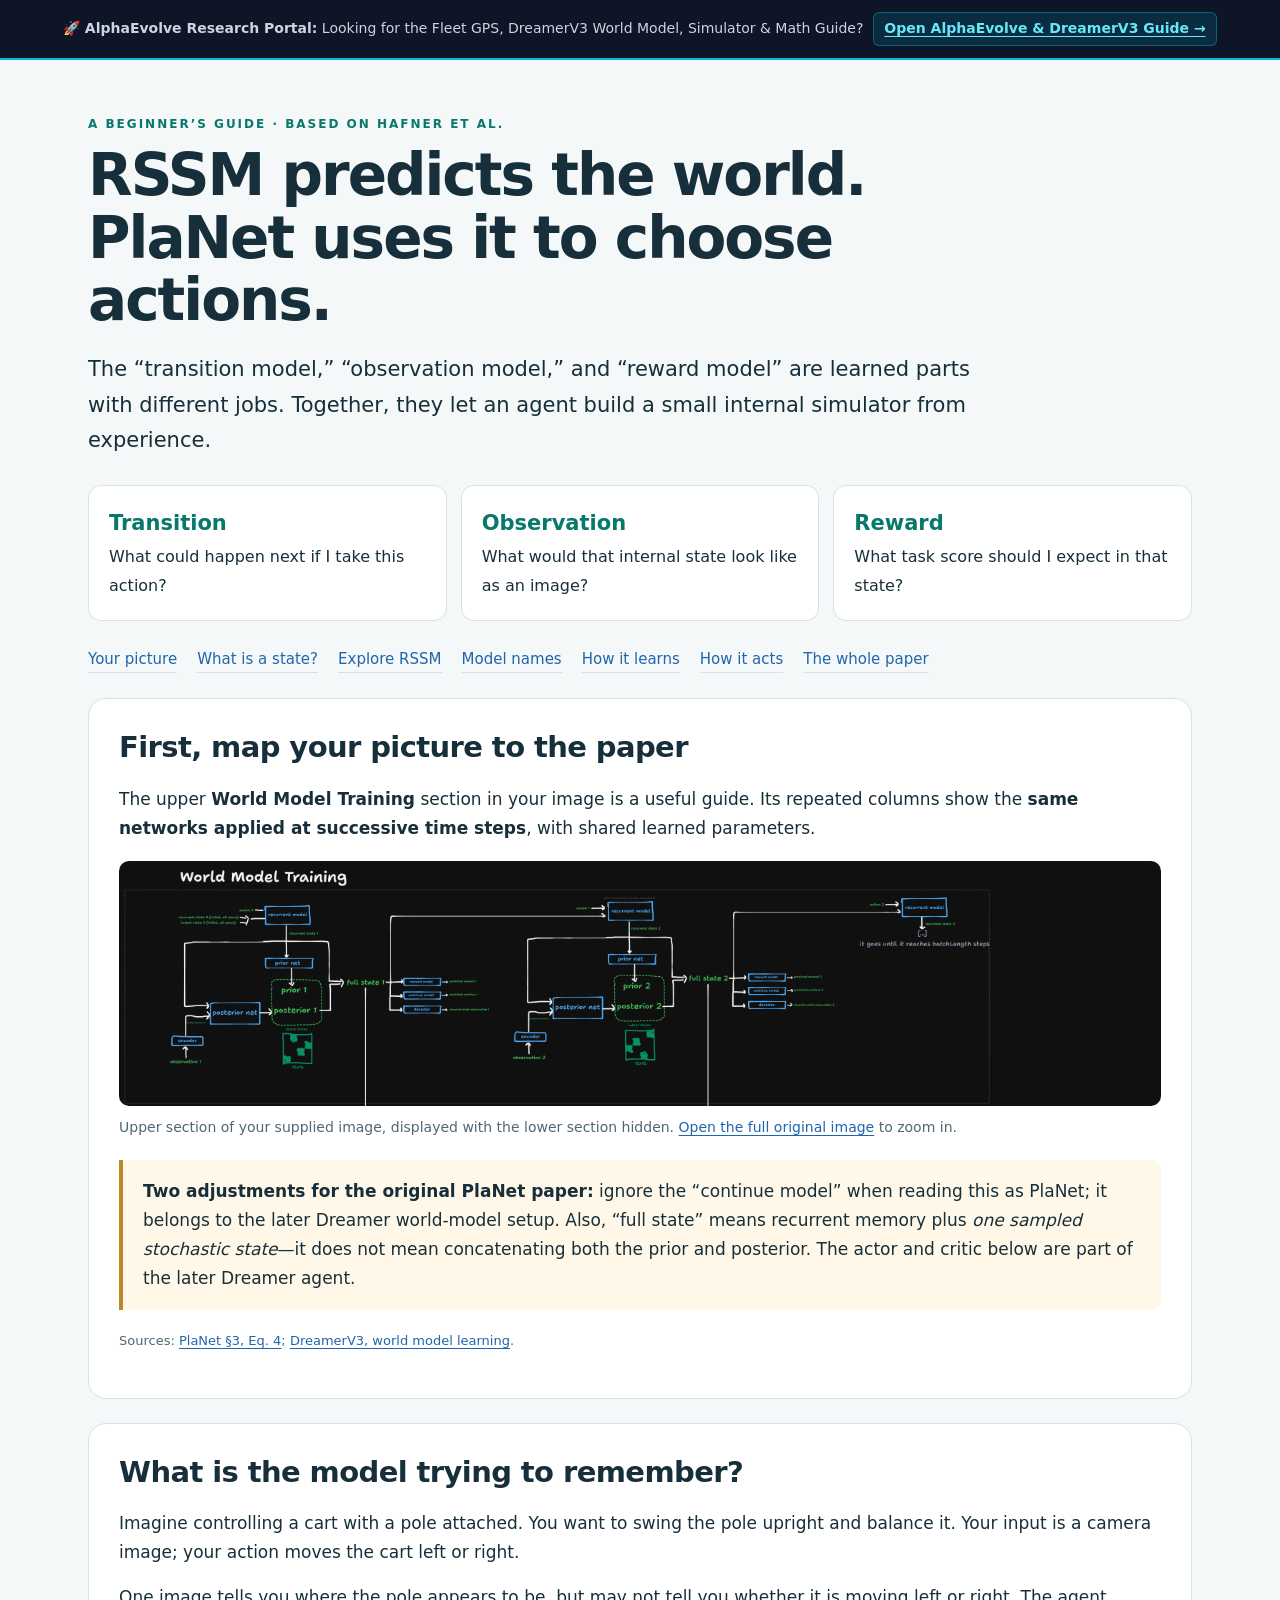
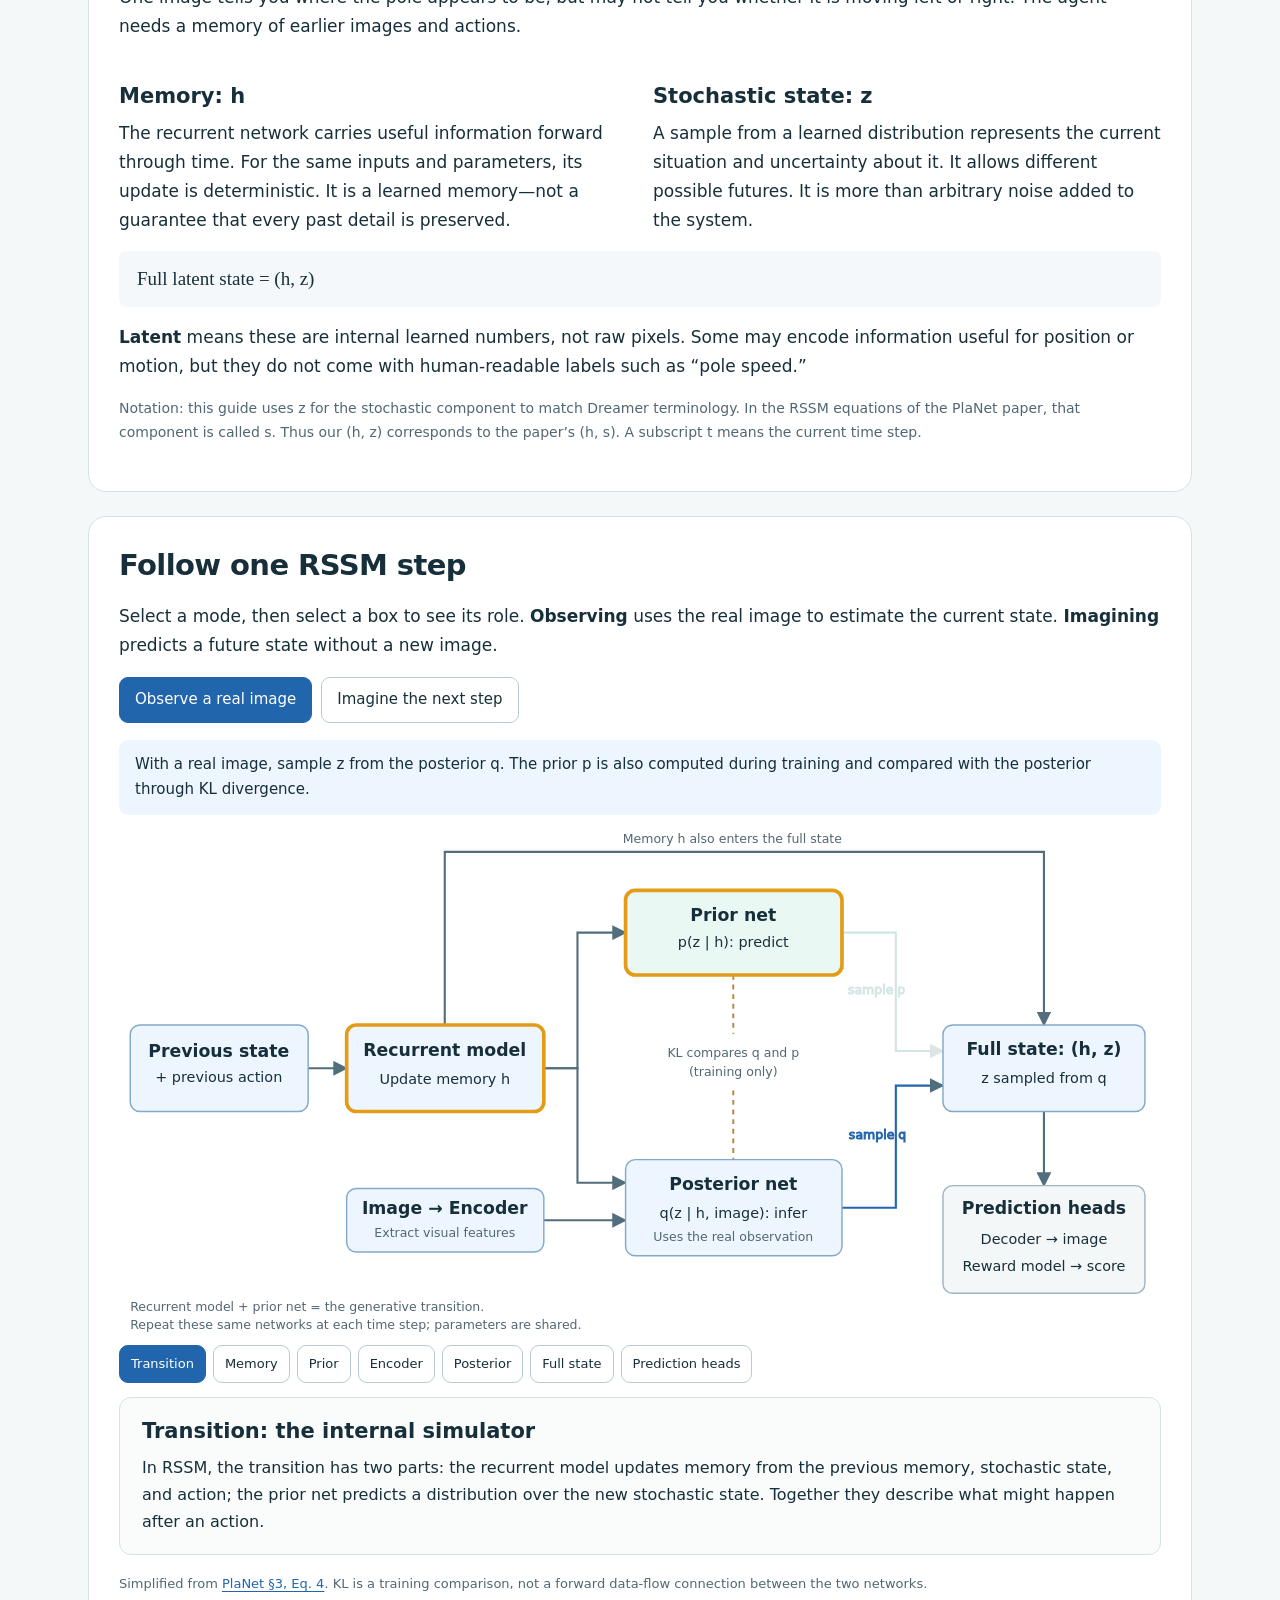
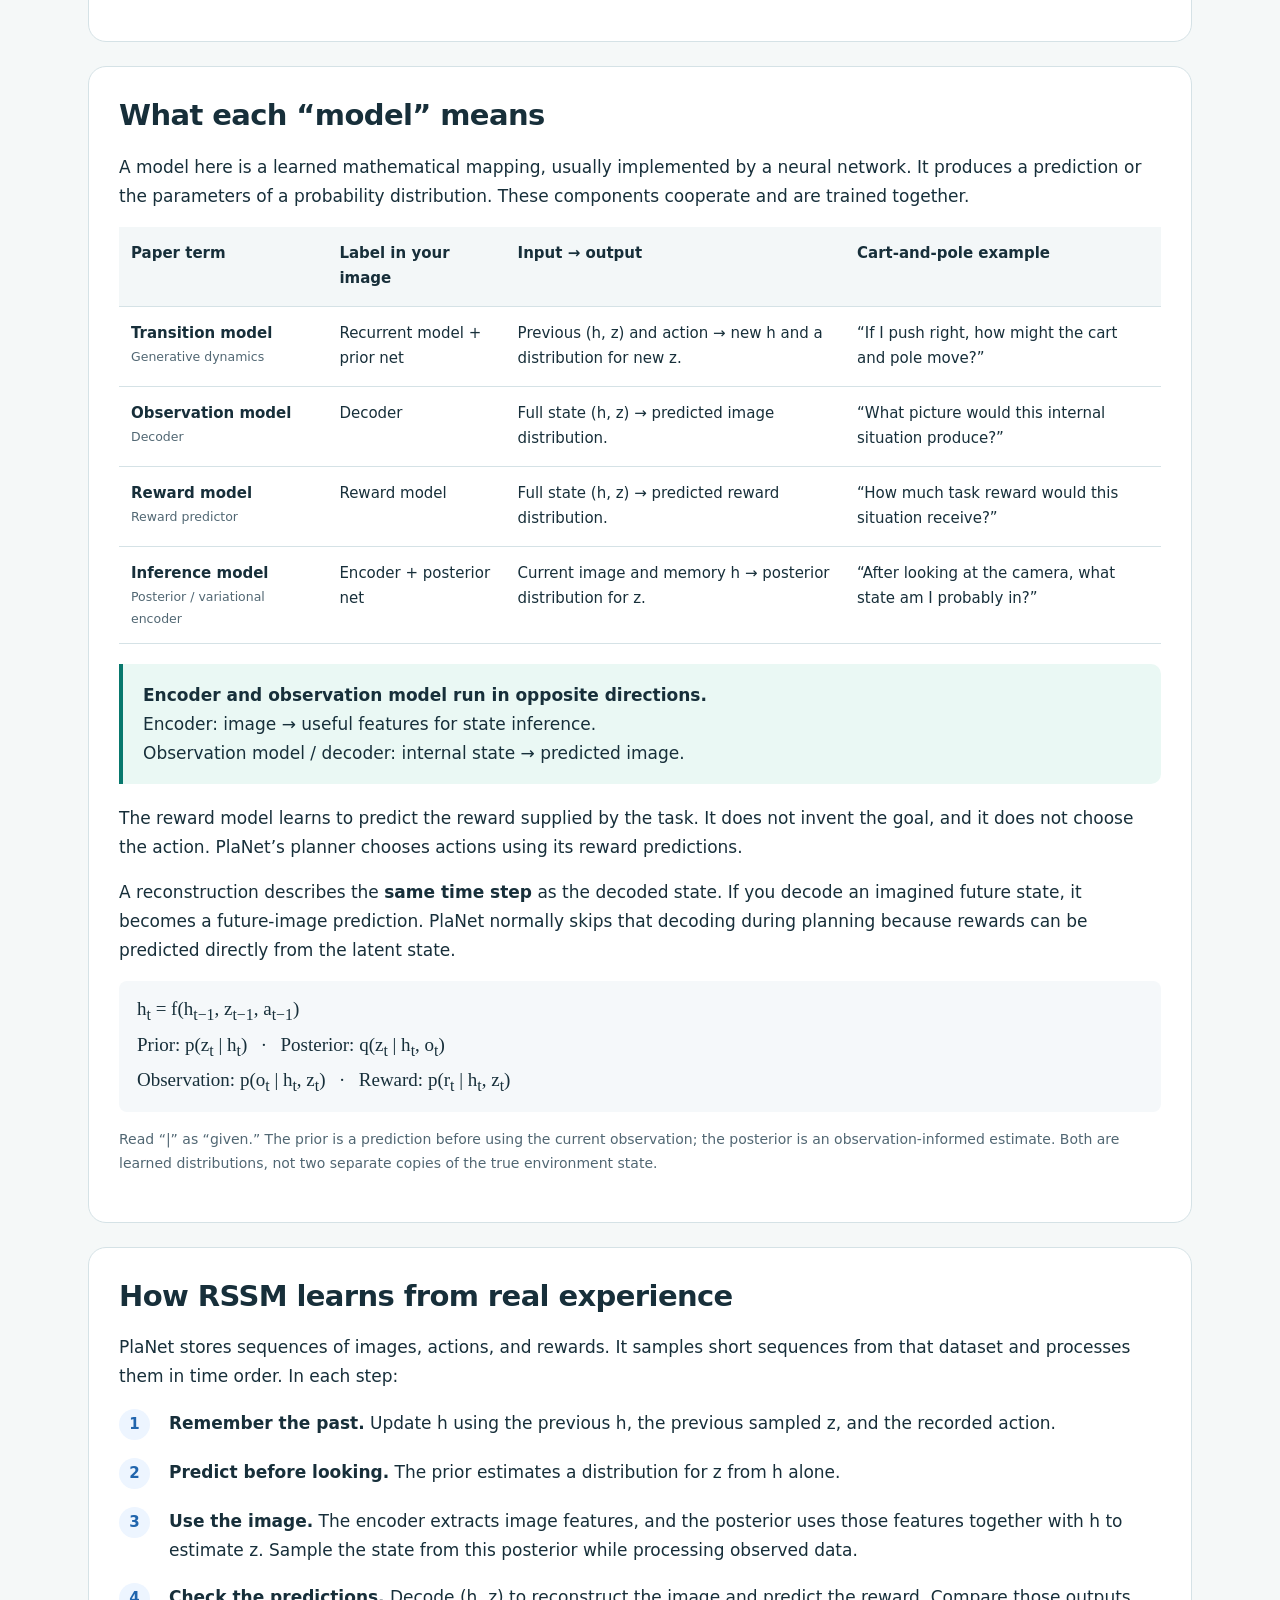
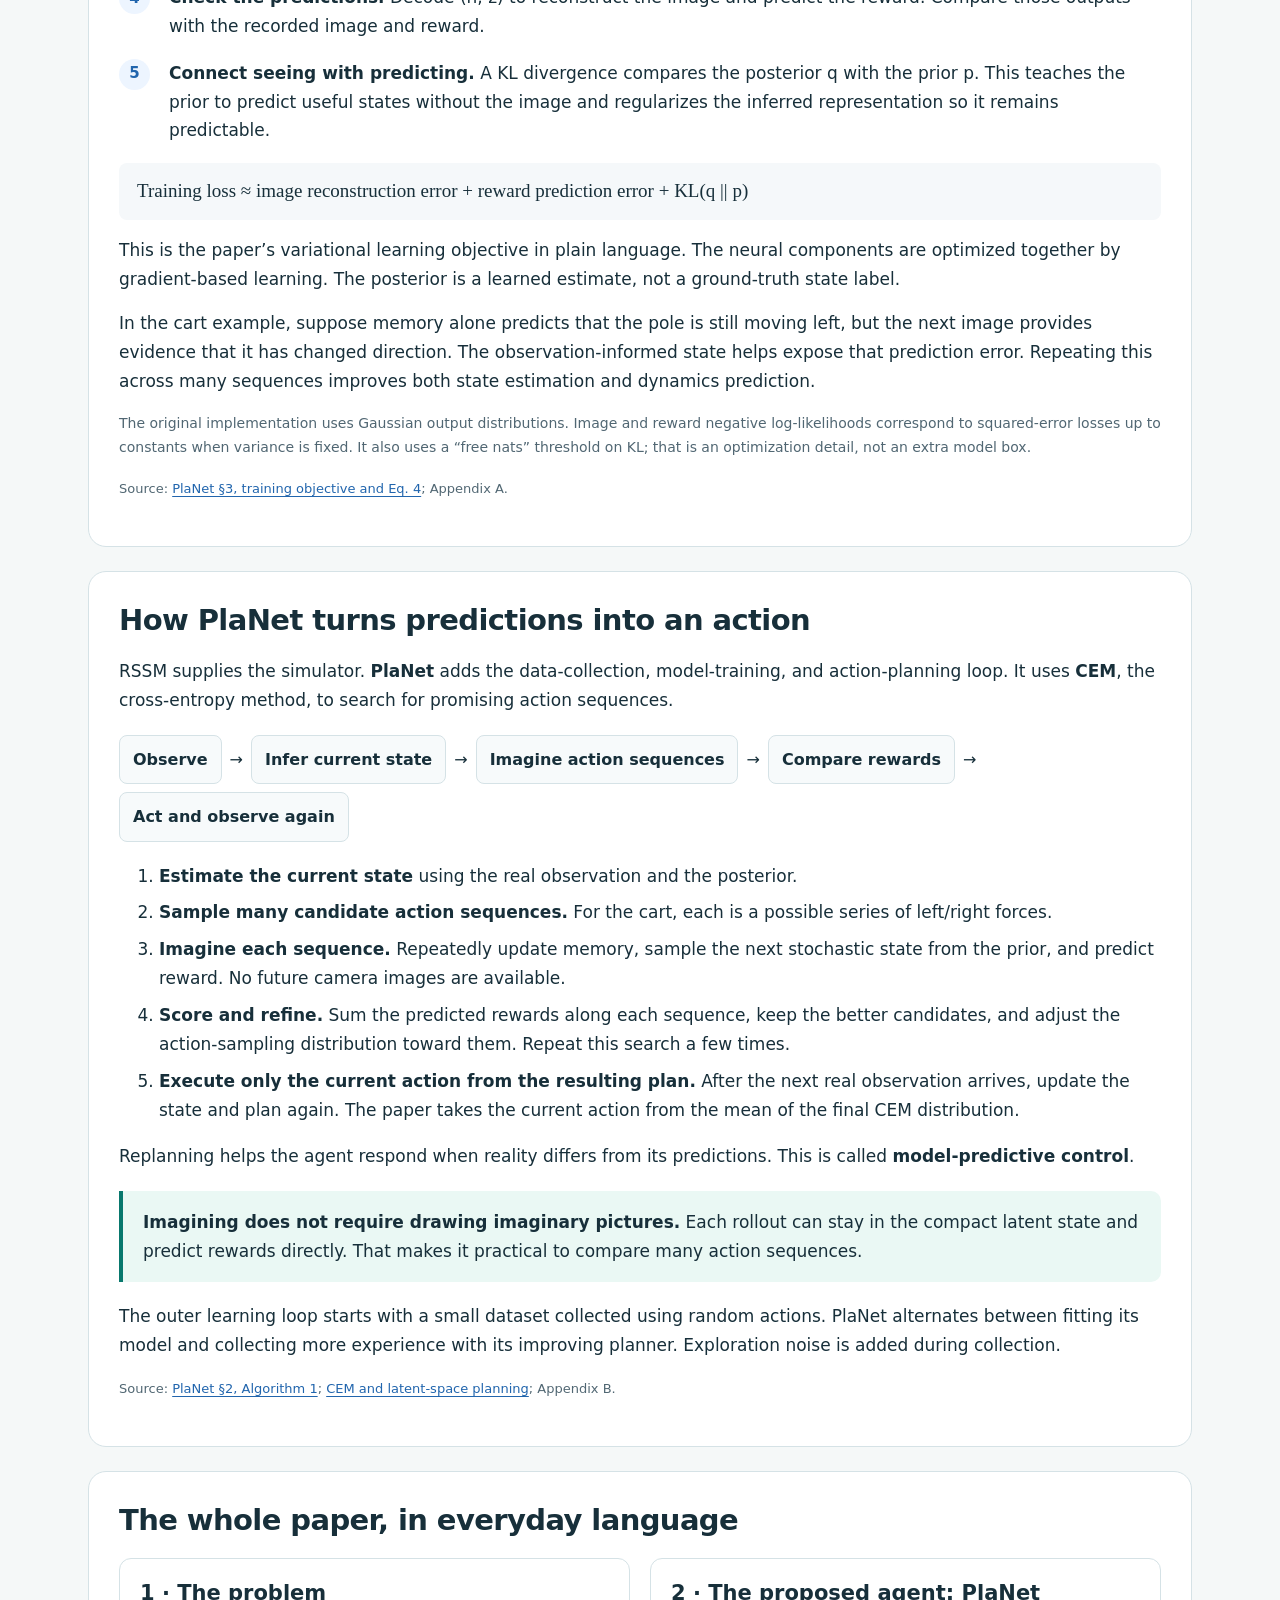
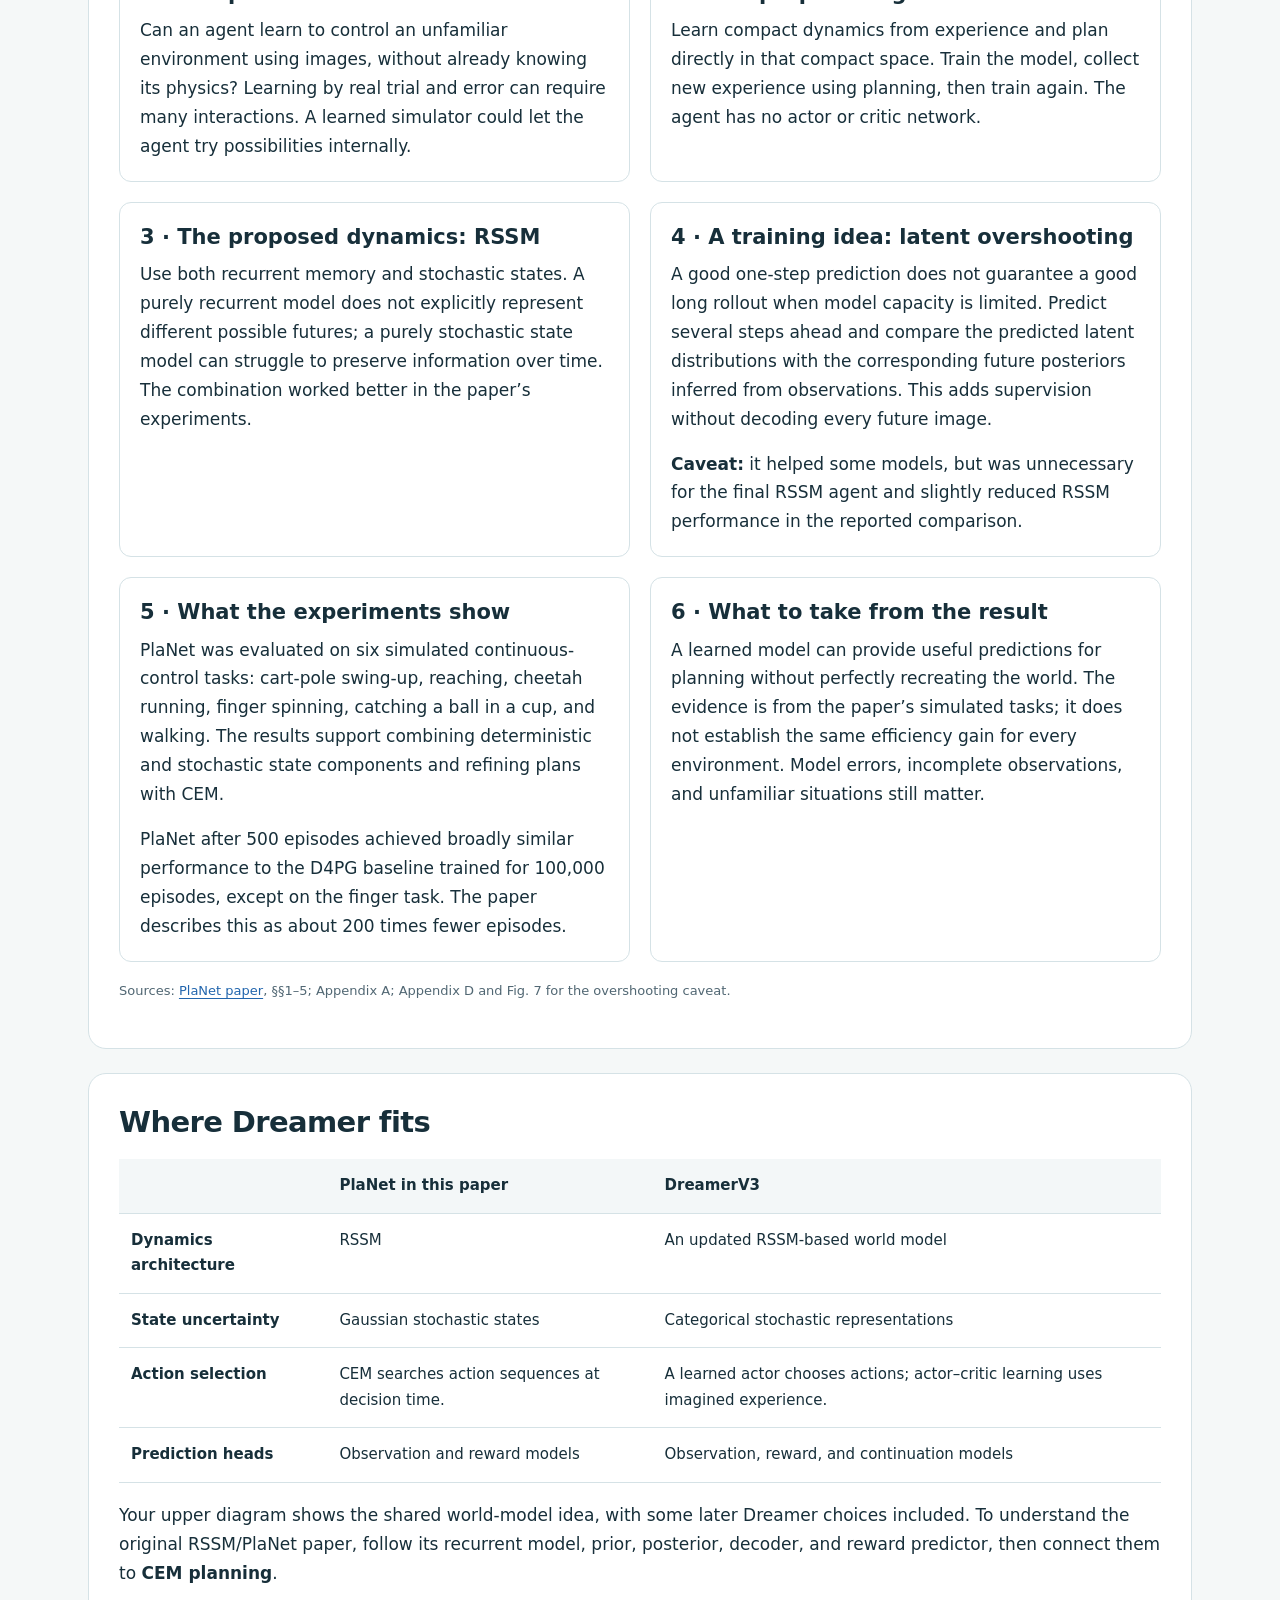
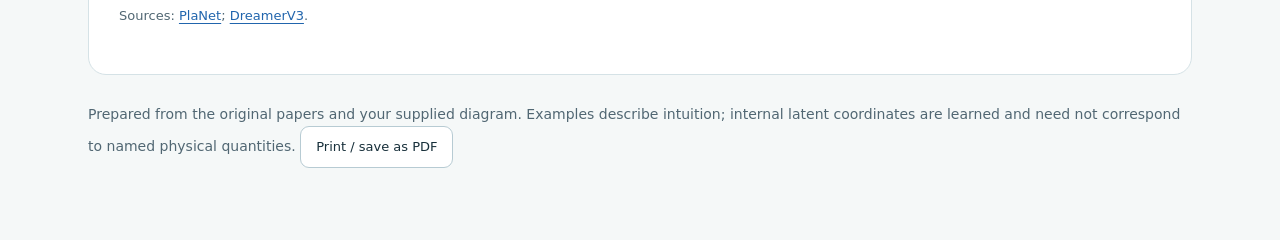
==== planet.html @ 761a4e71 "Deploy AlphaEvolve & DreamerV3 interactive research portal with math typesetting and PlaNet guide" ====
<!doctype html>
<html lang="en">
<head>
<meta charset="utf-8">
<meta name="viewport" content="width=device-width,initial-scale=1">
<title>RSSM and PlaNet — an illustrated explanation</title>
<style>
:root{--ink:#172f3a;--muted:#516773;--blue:#2165ad;--bluewash:#edf5ff;--green:#08786d;--greenwash:#eaf8f4;--gold:#98680d;--line:#d5e2e6;--paper:#fff;--bg:#f5f8f8}
*{box-sizing:border-box}body{margin:0;background:var(--bg);color:var(--ink);font:17px/1.7 system-ui,-apple-system,"Segoe UI",sans-serif}main{max-width:1160px;margin:auto;padding:54px 28px 72px}h1{font-size:clamp(34px,5vw,58px);line-height:1.08;letter-spacing:-2px;max-width:920px;margin:10px 0 20px}h2{font-size:29px;line-height:1.3;letter-spacing:-.6px;margin:0 0 18px}h3{font-size:21px;line-height:1.4;margin:25px 0 8px}p{margin:0 0 16px}a{color:var(--blue);text-underline-offset:3px}strong{font-weight:700}.eyebrow{text-transform:uppercase;letter-spacing:2px;font-size:12px;font-weight:750;color:var(--green)}.intro{font-size:21px;max-width:930px}.lead{font-size:19px}.small,figcaption{font-size:14px;color:var(--muted)}.section{background:var(--paper);border:1px solid var(--line);border-radius:18px;padding:30px;margin:24px 0}.summary{display:grid;grid-template-columns:repeat(3,1fr);gap:14px;margin:26px 0}.summary div{padding:20px;border-radius:13px;background:var(--paper);border:1px solid var(--line)}.summary b{display:block;color:var(--green);font-size:21px}.summary span{font-size:16px}.nav{display:flex;flex-wrap:wrap;gap:10px 20px;font-size:15px;margin:25px 0}.nav a{text-decoration:none;border-bottom:1px solid var(--line)}.callout{background:var(--greenwash);border-left:4px solid var(--green);padding:17px 20px;border-radius:0 10px 10px 0;margin:20px 0}.note{background:#fff8e8;border-left-color:#bb8823}.source{font-size:13px;color:var(--muted);margin-top:18px}.table-wrap{overflow-x:auto}table{width:100%;border-collapse:collapse;font-size:15px}th,td{text-align:left;vertical-align:top;padding:14px 12px;border-bottom:1px solid var(--line)}th{background:#f3f7f8}td:first-child{font-weight:650;width:20%}td small{font-weight:400;display:block;color:var(--muted)}.formula{font-family:"Cambria Math","Segoe UI",serif;background:#f5f8fa;border-radius:8px;padding:12px 18px;overflow:auto;font-size:19px}.cols{display:grid;grid-template-columns:1fr 1fr;gap:26px}.step{display:grid;grid-template-columns:38px 1fr;gap:12px;margin:18px 0}.step-number{height:31px;width:31px;border-radius:50%;background:var(--bluewash);color:var(--blue);display:grid;place-items:center;font-weight:750;font-size:15px}.step p{margin:0}.crop{aspect-ratio:4.24;overflow:hidden;background:#111;border-radius:10px}.crop img{width:100%;height:auto;display:block}.reference-zoom{overflow-x:auto}.reference-zoom .crop{min-width:780px}figure{margin:18px 0}figcaption{margin-top:10px}.toolbar{display:flex;flex-wrap:wrap;align-items:center;gap:9px;margin:17px 0}button{font:inherit;cursor:pointer;border:1px solid #b7cbd3;border-radius:9px;padding:9px 15px;background:white;color:var(--ink);font-size:15px}button:hover{background:#f0f6f9}button[aria-pressed="true"]{background:var(--blue);border-color:var(--blue);color:white}button:focus-visible,svg [role=button]:focus-visible,a:focus-visible{outline:3px solid #e9a51c;outline-offset:4px}#mode-note{padding:12px 16px;background:var(--bluewash);border-radius:9px;font-size:15px;min-height:70px}.diagram-scroll{overflow-x:auto;margin:8px -8px}.diagram-scroll svg{min-width:780px;width:100%;height:auto;display:block}svg text{font-family:system-ui,"Segoe UI",sans-serif;fill:var(--ink)}svg .title{font-size:18px;font-weight:700}svg .detail{font-size:15px}svg .tiny{font-size:13px;fill:var(--muted)}svg rect.node{fill:var(--bluewash);stroke:#82a9c9;stroke-width:1.5}svg .prior rect{fill:var(--greenwash);stroke:#6fac9c}svg .head rect{fill:#f4f7f8;stroke:#9db6bf}svg .edge{fill:none;stroke:#526d7b;stroke-width:2.2}svg .sample-prior{stroke:var(--green)}svg .sample-posterior{stroke:var(--blue)}svg .kl{stroke:#b48738;stroke-width:2;stroke-dasharray:5 5;fill:none}svg .selected rect{stroke:#e29c17;stroke-width:3.8}svg [role=button]{cursor:pointer}svg [role=button]:hover rect{stroke-width:3}svg .sample-prior{opacity:.18}#rssm-diagram.imagining .observe-only{opacity:.16}#rssm-diagram.imagining .sample-prior{opacity:1}#rssm-diagram.imagining .sample-posterior{opacity:.13}#rssm-diagram.imagining .decoder-line{opacity:.2}.module-buttons{display:flex;flex-wrap:wrap;gap:7px}.module-buttons button{font-size:13px;padding:7px 11px}.explanation{border:1px solid var(--line);border-radius:12px;background:#fafcfc;padding:19px 22px;margin-top:14px;min-height:155px}.explanation h3{margin:0 0 7px}.explanation p{margin:0;font-size:16px}.paper-grid{display:grid;grid-template-columns:1fr 1fr;gap:20px}.paper-grid article{padding:20px;border:1px solid var(--line);border-radius:12px}.paper-grid h3{margin-top:0}.paper-grid p:last-child{margin-bottom:0}li{margin-bottom:8px}.plain-flow{display:flex;flex-wrap:wrap;gap:8px;align-items:center;font-size:16px;margin:20px 0}.plain-flow b{border:1px solid var(--line);border-radius:8px;padding:10px 13px;background:#f7fafb}.print-button{font-size:13px}.footer{color:var(--muted);font-size:14px;margin-top:28px}
@media(max-width:750px){main{padding:30px 15px}.section{padding:21px 17px;border-radius:13px}.summary,.cols,.paper-grid{grid-template-columns:1fr}.summary{gap:9px}.summary div{padding:14px 17px}h2{font-size:25px}.intro{font-size:19px}.reference-zoom .crop{min-width:900px}th,td{padding:10px 8px}body{font-size:16px}}
@media print{body{background:white;font-size:11pt}main{max-width:none;padding:0}.toolbar,.module-buttons,.nav,.print-button{display:none}.section{break-inside:avoid;border-radius:0;padding:14px;margin:14px 0}.diagram-scroll svg{min-width:0}.explanation{min-height:0}.crop{min-width:0!important}.summary{grid-template-columns:repeat(3,1fr)}h1{font-size:34pt}.source a{color:inherit}}
</style>
</head>
<body>
<div style="background: #0e1526; color: #cbd5e1; padding: 12px 20px; font-size: 14px; text-align: center; border-bottom: 2px solid #06b6d4; display: flex; align-items: center; justify-content: center; gap: 10px; flex-wrap: wrap;">
  <span>🚀 <strong>AlphaEvolve Research Portal:</strong> Looking for the Fleet GPS, DreamerV3 World Model, Simulator & Math Guide?</span>
  <a href="index.html" style="color: #67e8f9; font-weight: 700; text-decoration: underline; background: rgba(6, 182, 212, 0.15); padding: 4px 10px; border-radius: 6px; border: 1px solid rgba(6, 182, 212, 0.4);">Open AlphaEvolve &amp; DreamerV3 Guide &rarr;</a>
</div>
<main>
<header>
<div class="eyebrow">A beginner’s guide · based on Hafner et al.</div>
<h1>RSSM predicts the world.<br>PlaNet uses it to choose actions.</h1>
<p class="intro">The “transition model,” “observation model,” and “reward model” are learned parts with different jobs. Together, they let an agent build a small internal simulator from experience.</p>
<div class="summary">
<div><b>Transition</b><span>What could happen next if I take this action?</span></div>
<div><b>Observation</b><span>What would that internal state look like as an image?</span></div>
<div><b>Reward</b><span>What task score should I expect in that state?</span></div>
</div>
<nav class="nav" aria-label="Guide contents">
<a href="#picture">Your picture</a><a href="#state">What is a state?</a><a href="#diagram">Explore RSSM</a><a href="#terms">Model names</a><a href="#learning">How it learns</a><a href="#planning">How it acts</a><a href="#paper">The whole paper</a>
</nav>
</header>

<section class="section" id="picture">
<h2>First, map your picture to the paper</h2>
<p>The upper <strong>World Model Training</strong> section in your image is a useful guide. Its repeated columns show the <strong>same networks applied at successive time steps</strong>, with shared learned parameters.</p>
<figure>
<div class="reference-zoom"><div class="crop"><img src="natural-dreamer-reference.png" alt="The upper world-model section of the user's Dreamer training diagram. It shows a recurrent model, prior net, posterior net, encoder, reward model, continuation model, and decoder repeated over time."></div></div>
<figcaption>Upper section of your supplied image, displayed with the lower section hidden. <a href="natural-dreamer-reference.png">Open the full original image</a> to zoom in.</figcaption>
</figure>
<div class="callout note"><strong>Two adjustments for the original PlaNet paper:</strong> ignore the “continue model” when reading this as PlaNet; it belongs to the later Dreamer world-model setup. Also, “full state” means recurrent memory plus <em>one sampled stochastic state</em>—it does not mean concatenating both the prior and posterior. The actor and critic below are part of the later Dreamer agent.</div>
<p class="source">Sources: <a href="https://arxiv.org/pdf/1811.04551#page=4">PlaNet §3, Eq. 4</a>; <a href="https://arxiv.org/html/2301.04104v2">DreamerV3, world model learning</a>.</p>
</section>

<section class="section" id="state">
<h2>What is the model trying to remember?</h2>
<p>Imagine controlling a cart with a pole attached. You want to swing the pole upright and balance it. Your input is a camera image; your action moves the cart left or right.</p>
<p>One image tells you where the pole appears to be, but may not tell you whether it is moving left or right. The agent needs a memory of earlier images and actions.</p>
<div class="cols">
<div><h3>Memory: h</h3><p>The recurrent network carries useful information forward through time. For the same inputs and parameters, its update is deterministic. It is a learned memory—not a guarantee that every past detail is preserved.</p></div>
<div><h3>Stochastic state: z</h3><p>A sample from a learned distribution represents the current situation and uncertainty about it. It allows different possible futures. It is more than arbitrary noise added to the system.</p></div>
</div>
<p class="formula">Full latent state = (h, z)</p>
<p><strong>Latent</strong> means these are internal learned numbers, not raw pixels. Some may encode information useful for position or motion, but they do not come with human-readable labels such as “pole speed.”</p>
<p class="small">Notation: this guide uses z for the stochastic component to match Dreamer terminology. In the RSSM equations of the PlaNet paper, that component is called s. Thus our (h, z) corresponds to the paper’s (h, s). A subscript t means the current time step.</p>
</section>

<section class="section" id="diagram">
<h2>Follow one RSSM step</h2>
<p>Select a mode, then select a box to see its role. <strong>Observing</strong> uses the real image to estimate the current state. <strong>Imagining</strong> predicts a future state without a new image.</p>
<div class="toolbar" aria-label="RSSM mode">
<button type="button" id="observe-button" aria-pressed="true">Observe a real image</button>
<button type="button" id="imagine-button" aria-pressed="false">Imagine the next step</button>
</div>
<div id="mode-note" role="status" aria-live="polite">With a real image, sample z from the posterior q. The prior p is also computed during training and compared with the posterior through KL divergence.</div>
<div class="diagram-scroll">
<svg id="rssm-diagram" viewBox="0 0 1100 535" aria-label="Interactive RSSM diagram showing memory, prior, posterior, observation encoding, full latent state, and prediction heads.">
<defs><marker id="arrow" viewBox="0 0 10 10" refX="9" refY="5" markerWidth="7" markerHeight="7" orient="auto-start-reverse"><path d="M0 0 L10 5 L0 10z" fill="#526d7b"/></marker></defs>
<path class="edge" d="M205 255 H245" marker-end="url(#arrow)"/>
<path class="edge" d="M450 255 H485 V114 H535" marker-end="url(#arrow)"/>
<path class="edge observe-only" d="M450 255 H485 V374 H535" marker-end="url(#arrow)"/>
<path class="edge observe-only" d="M450 413 H535" marker-end="url(#arrow)"/>
<path class="edge" d="M347 210 V30 H970 V210" marker-end="url(#arrow)"/>
<text x="646" y="21" text-anchor="middle" class="tiny">Memory h also enters the full state</text>
<path class="edge sample-prior" d="M760 114 H816 V237 H865" marker-end="url(#arrow)"/>
<path class="edge sample-posterior" d="M760 400 H816 V273 H865" marker-end="url(#arrow)"/>
<text x="796" y="178" class="tiny sample-prior" text-anchor="middle">sample p</text>
<text x="797" y="329" class="tiny sample-posterior" text-anchor="middle">sample q</text>
<path class="kl observe-only" d="M647 158 V219 M647 278 V350"/>
<text x="647" y="243" class="tiny observe-only" text-anchor="middle">KL compares q and p</text>
<text x="647" y="263" class="tiny observe-only" text-anchor="middle">(training only)</text>
<path class="edge" d="M970 300 V377" marker-end="url(#arrow)"/>

<g data-module="transition" role="button" tabindex="0" aria-label="Previous state and action, input to the transition model">
<rect class="node" x="20" y="210" width="185" height="90" rx="10"/>
<text x="112" y="243" class="title" text-anchor="middle">Previous state</text>
<text x="112" y="269" class="detail" text-anchor="middle">+ previous action</text></g>

<g data-module="memory" role="button" tabindex="0" aria-label="Recurrent model updates deterministic memory">
<rect class="node" x="245" y="210" width="205" height="90" rx="10"/>
<text x="347" y="242" class="title" text-anchor="middle">Recurrent model</text>
<text x="347" y="271" class="detail" text-anchor="middle">Update memory h</text></g>

<g class="prior" data-module="prior" role="button" tabindex="0" aria-label="Prior predicts stochastic state without a new image">
<rect class="node" x="535" y="70" width="225" height="88" rx="10"/>
<text x="647" y="102" class="title" text-anchor="middle">Prior net</text>
<text x="647" y="129" class="detail" text-anchor="middle">p(z | h): predict</text></g>

<g class="observe-only" data-module="posterior" role="button" tabindex="0" aria-label="Posterior estimates the stochastic state from memory and current image">
<rect class="node" x="535" y="350" width="225" height="100" rx="10"/>
<text x="647" y="382" class="title" text-anchor="middle">Posterior net</text>
<text x="647" y="411" class="detail" text-anchor="middle">q(z | h, image): infer</text>
<text x="647" y="435" class="tiny" text-anchor="middle">Uses the real observation</text></g>

<g class="observe-only" data-module="encoder" role="button" tabindex="0" aria-label="Encoder extracts features from the real image">
<rect class="node" x="245" y="380" width="205" height="66" rx="10"/>
<text x="347" y="407" class="title" text-anchor="middle">Image → Encoder</text>
<text x="347" y="430" class="tiny" text-anchor="middle">Extract visual features</text></g>

<g data-module="state" role="button" tabindex="0" aria-label="Full latent state contains memory and one stochastic sample">
<rect class="node" x="865" y="210" width="210" height="90" rx="10"/>
<text x="970" y="241" class="title" text-anchor="middle">Full state: (h, z)</text>
<text id="state-source" x="970" y="270" class="detail" text-anchor="middle">z sampled from q</text></g>

<g class="head" data-module="heads" role="button" tabindex="0" aria-label="Prediction heads decode an image and predict reward from the full state">
<rect class="node" x="865" y="377" width="210" height="112" rx="10"/>
<text x="970" y="407" class="title" text-anchor="middle">Prediction heads</text>
<text x="970" y="438" class="detail decoder-line" text-anchor="middle">Decoder → image</text>
<text x="970" y="466" class="detail" text-anchor="middle">Reward model → score</text></g>
<text x="20" y="507" class="tiny">Recurrent model + prior net = the generative transition.</text>
<text x="20" y="526" class="tiny">Repeat these same networks at each time step; parameters are shared.</text>
</svg>
</div>
<div class="module-buttons" aria-label="Explain a model component">
<button type="button" data-module-button="transition" aria-pressed="true">Transition</button>
<button type="button" data-module-button="memory" aria-pressed="false">Memory</button>
<button type="button" data-module-button="prior" aria-pressed="false">Prior</button>
<button type="button" data-module-button="encoder" aria-pressed="false">Encoder</button>
<button type="button" data-module-button="posterior" aria-pressed="false">Posterior</button>
<button type="button" data-module-button="state" aria-pressed="false">Full state</button>
<button type="button" data-module-button="heads" aria-pressed="false">Prediction heads</button>
</div>
<div class="explanation" aria-live="polite"><h3 id="module-title">Transition: the internal simulator</h3><p id="module-text">In RSSM, the transition has two parts: the recurrent model updates memory from the previous memory, stochastic state, and action; the prior net predicts a distribution over the new stochastic state. Together they describe what might happen after an action.</p></div>
<p class="source">Simplified from <a href="https://arxiv.org/pdf/1811.04551#page=4">PlaNet §3, Eq. 4</a>. KL is a training comparison, not a forward data-flow connection between the two networks.</p>
</section>

<section class="section" id="terms">
<h2>What each “model” means</h2>
<p>A model here is a learned mathematical mapping, usually implemented by a neural network. It produces a prediction or the parameters of a probability distribution. These components cooperate and are trained together.</p>
<div class="table-wrap"><table>
<thead><tr><th>Paper term</th><th>Label in your image</th><th>Input → output</th><th>Cart-and-pole example</th></tr></thead>
<tbody>
<tr><td>Transition model<small>Generative dynamics</small></td><td>Recurrent model + prior net</td><td>Previous (h, z) and action → new h and a distribution for new z.</td><td>“If I push right, how might the cart and pole move?”</td></tr>
<tr><td>Observation model<small>Decoder</small></td><td>Decoder</td><td>Full state (h, z) → predicted image distribution.</td><td>“What picture would this internal situation produce?”</td></tr>
<tr><td>Reward model<small>Reward predictor</small></td><td>Reward model</td><td>Full state (h, z) → predicted reward distribution.</td><td>“How much task reward would this situation receive?”</td></tr>
<tr><td>Inference model<small>Posterior / variational encoder</small></td><td>Encoder + posterior net</td><td>Current image and memory h → posterior distribution for z.</td><td>“After looking at the camera, what state am I probably in?”</td></tr>
</tbody></table></div>
<div class="callout"><strong>Encoder and observation model run in opposite directions.</strong><br>Encoder: image → useful features for state inference.<br>Observation model / decoder: internal state → predicted image.</div>
<p>The reward model learns to predict the reward supplied by the task. It does not invent the goal, and it does not choose the action. PlaNet’s planner chooses actions using its reward predictions.</p>
<p>A reconstruction describes the <strong>same time step</strong> as the decoded state. If you decode an imagined future state, it becomes a future-image prediction. PlaNet normally skips that decoding during planning because rewards can be predicted directly from the latent state.</p>
<p class="formula">h<sub>t</sub> = f(h<sub>t−1</sub>, z<sub>t−1</sub>, a<sub>t−1</sub>)<br>Prior: p(z<sub>t</sub> | h<sub>t</sub>) &nbsp; · &nbsp; Posterior: q(z<sub>t</sub> | h<sub>t</sub>, o<sub>t</sub>)<br>Observation: p(o<sub>t</sub> | h<sub>t</sub>, z<sub>t</sub>) &nbsp; · &nbsp; Reward: p(r<sub>t</sub> | h<sub>t</sub>, z<sub>t</sub>)</p>
<p class="small">Read “|” as “given.” The prior is a prediction before using the current observation; the posterior is an observation-informed estimate. Both are learned distributions, not two separate copies of the true environment state.</p>
</section>

<section class="section" id="learning">
<h2>How RSSM learns from real experience</h2>
<p>PlaNet stores sequences of images, actions, and rewards. It samples short sequences from that dataset and processes them in time order. In each step:</p>
<div class="step"><span class="step-number">1</span><p><strong>Remember the past.</strong> Update h using the previous h, the previous sampled z, and the recorded action.</p></div>
<div class="step"><span class="step-number">2</span><p><strong>Predict before looking.</strong> The prior estimates a distribution for z from h alone.</p></div>
<div class="step"><span class="step-number">3</span><p><strong>Use the image.</strong> The encoder extracts image features, and the posterior uses those features together with h to estimate z. Sample the state from this posterior while processing observed data.</p></div>
<div class="step"><span class="step-number">4</span><p><strong>Check the predictions.</strong> Decode (h, z) to reconstruct the image and predict the reward. Compare those outputs with the recorded image and reward.</p></div>
<div class="step"><span class="step-number">5</span><p><strong>Connect seeing with predicting.</strong> A KL divergence compares the posterior q with the prior p. This teaches the prior to predict useful states without the image and regularizes the inferred representation so it remains predictable.</p></div>
<p class="formula">Training loss ≈ image reconstruction error + reward prediction error + KL(q || p)</p>
<p>This is the paper’s variational learning objective in plain language. The neural components are optimized together by gradient-based learning. The posterior is a learned estimate, not a ground-truth state label.</p>
<p>In the cart example, suppose memory alone predicts that the pole is still moving left, but the next image provides evidence that it has changed direction. The observation-informed state helps expose that prediction error. Repeating this across many sequences improves both state estimation and dynamics prediction.</p>
<p class="small">The original implementation uses Gaussian output distributions. Image and reward negative log-likelihoods correspond to squared-error losses up to constants when variance is fixed. It also uses a “free nats” threshold on KL; that is an optimization detail, not an extra model box.</p>
<p class="source">Source: <a href="https://arxiv.org/pdf/1811.04551#page=4">PlaNet §3, training objective and Eq. 4</a>; Appendix A.</p>
</section>

<section class="section" id="planning">
<h2>How PlaNet turns predictions into an action</h2>
<p>RSSM supplies the simulator. <strong>PlaNet</strong> adds the data-collection, model-training, and action-planning loop. It uses <strong>CEM</strong>, the cross-entropy method, to search for promising action sequences.</p>
<div class="plain-flow"><b>Observe</b><span>→</span><b>Infer current state</b><span>→</span><b>Imagine action sequences</b><span>→</span><b>Compare rewards</b><span>→</span><b>Act and observe again</b></div>
<ol>
<li><strong>Estimate the current state</strong> using the real observation and the posterior.</li>
<li><strong>Sample many candidate action sequences.</strong> For the cart, each is a possible series of left/right forces.</li>
<li><strong>Imagine each sequence.</strong> Repeatedly update memory, sample the next stochastic state from the prior, and predict reward. No future camera images are available.</li>
<li><strong>Score and refine.</strong> Sum the predicted rewards along each sequence, keep the better candidates, and adjust the action-sampling distribution toward them. Repeat this search a few times.</li>
<li><strong>Execute only the current action from the resulting plan.</strong> After the next real observation arrives, update the state and plan again. The paper takes the current action from the mean of the final CEM distribution.</li>
</ol>
<p>Replanning helps the agent respond when reality differs from its predictions. This is called <strong>model-predictive control</strong>.</p>
<div class="callout"><strong>Imagining does not require drawing imaginary pictures.</strong> Each rollout can stay in the compact latent state and predict rewards directly. That makes it practical to compare many action sequences.</div>
<p>The outer learning loop starts with a small dataset collected using random actions. PlaNet alternates between fitting its model and collecting more experience with its improving planner. Exploration noise is added during collection.</p>
<p class="source">Source: <a href="https://arxiv.org/pdf/1811.04551#page=2">PlaNet §2, Algorithm 1</a>; <a href="https://arxiv.org/pdf/1811.04551#page=3">CEM and latent-space planning</a>; Appendix B.</p>
</section>

<section class="section" id="paper">
<h2>The whole paper, in everyday language</h2>
<div class="paper-grid">
<article><h3>1 · The problem</h3><p>Can an agent learn to control an unfamiliar environment using images, without already knowing its physics? Learning by real trial and error can require many interactions. A learned simulator could let the agent try possibilities internally.</p></article>
<article><h3>2 · The proposed agent: PlaNet</h3><p>Learn compact dynamics from experience and plan directly in that compact space. Train the model, collect new experience using planning, then train again. The agent has no actor or critic network.</p></article>
<article><h3>3 · The proposed dynamics: RSSM</h3><p>Use both recurrent memory and stochastic states. A purely recurrent model does not explicitly represent different possible futures; a purely stochastic state model can struggle to preserve information over time. The combination worked better in the paper’s experiments.</p></article>
<article><h3>4 · A training idea: latent overshooting</h3><p>A good one-step prediction does not guarantee a good long rollout when model capacity is limited. Predict several steps ahead and compare the predicted latent distributions with the corresponding future posteriors inferred from observations. This adds supervision without decoding every future image.</p><p><strong>Caveat:</strong> it helped some models, but was unnecessary for the final RSSM agent and slightly reduced RSSM performance in the reported comparison.</p></article>
<article><h3>5 · What the experiments show</h3><p>PlaNet was evaluated on six simulated continuous-control tasks: cart-pole swing-up, reaching, cheetah running, finger spinning, catching a ball in a cup, and walking. The results support combining deterministic and stochastic state components and refining plans with CEM.</p><p>PlaNet after 500 episodes achieved broadly similar performance to the D4PG baseline trained for 100,000 episodes, except on the finger task. The paper describes this as about 200 times fewer episodes.</p></article>
<article><h3>6 · What to take from the result</h3><p>A learned model can provide useful predictions for planning without perfectly recreating the world. The evidence is from the paper’s simulated tasks; it does not establish the same efficiency gain for every environment. Model errors, incomplete observations, and unfamiliar situations still matter.</p></article>
</div>
<p class="source">Sources: <a href="https://arxiv.org/pdf/1811.04551">PlaNet paper</a>, §§1–5; Appendix A; Appendix D and Fig. 7 for the overshooting caveat.</p>
</section>

<section class="section" id="dreamer">
<h2>Where Dreamer fits</h2>
<div class="table-wrap"><table><thead><tr><th></th><th>PlaNet in this paper</th><th>DreamerV3</th></tr></thead><tbody>
<tr><td>Dynamics architecture</td><td>RSSM</td><td>An updated RSSM-based world model</td></tr>
<tr><td>State uncertainty</td><td>Gaussian stochastic states</td><td>Categorical stochastic representations</td></tr>
<tr><td>Action selection</td><td>CEM searches action sequences at decision time.</td><td>A learned actor chooses actions; actor–critic learning uses imagined experience.</td></tr>
<tr><td>Prediction heads</td><td>Observation and reward models</td><td>Observation, reward, and continuation models</td></tr>
</tbody></table></div>
<p style="margin-top:18px">Your upper diagram shows the shared world-model idea, with some later Dreamer choices included. To understand the original RSSM/PlaNet paper, follow its recurrent model, prior, posterior, decoder, and reward predictor, then connect them to <strong>CEM planning</strong>.</p>
<p class="source">Sources: <a href="https://arxiv.org/pdf/1811.04551">PlaNet</a>; <a href="https://arxiv.org/html/2301.04104v2">DreamerV3</a>.</p>
</section>
<footer class="footer">Prepared from the original papers and your supplied diagram. Examples describe intuition; internal latent coordinates are learned and need not correspond to named physical quantities. <button class="print-button" type="button" onclick="window.print()">Print / save as PDF</button></footer>
</main>
<script>
const modules={
transition:["Transition: the internal simulator","In RSSM, the transition has two parts: the recurrent model updates memory from the previous memory, stochastic state, and action; the prior net predicts a distribution over the new stochastic state. Together they describe what might happen after an action."],
memory:["Recurrent model: carry useful history forward","The GRU is the recurrent network used in the paper. It computes hₜ = f(hₜ₋₁, zₜ₋₁, aₜ₋₁). That same update happens during observation and imagination. A new real image does not go directly into this update; it affects the sampled posterior state and therefore later memory updates."],
prior:["Prior: predict without the new image","The prior p(zₜ | hₜ) is a learned distribution over the stochastic state. It uses memory alone; actions and earlier information have already influenced that memory. During imagined rollouts, sample z from this prior. During model training, compare it with the posterior using KL."],
encoder:["Encoder: turn the image into useful features","The image encoder extracts features from pixels. These features enter the posterior network together with recurrent memory. This is different from the observation model: the observation model is the decoder that maps a full latent state back to an image."],
posterior:["Posterior: infer the state after looking","The approximate posterior q(zₜ | hₜ, oₜ) combines memory and evidence from the current image. Sample z from it when processing real observations. It is a learned estimate, not the true state. The prior and posterior do not need a direct forward connection to each other; KL compares their distributions during training."],
state:["Full state: memory plus one sample","The full state is (hₜ, zₜ). When observing, zₜ is sampled from the posterior. When imagining, it is sampled from the prior. Do not concatenate prior and posterior into a single state. Carry this full state forward and use it to predict observations and rewards."],
heads:["Prediction heads: image and reward","The observation model (decoder) predicts what image the full state would produce. The reward model predicts its task reward. Both use h and z. Reconstruction supplies a rich training signal; CEM planning uses reward predictions and does not need to decode images. The continuation head in your source image is a later Dreamer component."]
};
const nodes=[...document.querySelectorAll("[data-module]")];
function selectModule(name){const m=modules[name];if(!m)return;document.getElementById("module-title").textContent=m[0];document.getElementById("module-text").textContent=m[1];nodes.forEach(n=>n.classList.toggle("selected",name==="transition"?["memory","prior"].includes(n.dataset.module):n.dataset.module===name));document.querySelectorAll("[data-module-button]").forEach(b=>b.setAttribute("aria-pressed",String(b.dataset.moduleButton===name)));}
nodes.forEach(n=>{n.addEventListener("click",()=>selectModule(n.dataset.module));n.addEventListener("keydown",e=>{if(e.key==="Enter"||e.key===" "){e.preventDefault();selectModule(n.dataset.module);}})});
document.querySelectorAll("[data-module-button]").forEach(b=>b.addEventListener("click",()=>selectModule(b.dataset.moduleButton)));
function setMode(imagine){document.getElementById("rssm-diagram").classList.toggle("imagining",imagine);document.getElementById("observe-button").setAttribute("aria-pressed",String(!imagine));document.getElementById("imagine-button").setAttribute("aria-pressed",String(imagine));document.getElementById("state-source").textContent=imagine?"z sampled from p":"z sampled from q";document.getElementById("mode-note").textContent=imagine?"Without a future image, sample z from the prior p. Update memory on every imagined step. Reward predictions score plans; decoding imagined images is unnecessary.":"With a real image, sample z from the posterior q. The prior p is also computed during training and compared with the posterior through KL divergence.";selectModule(imagine?"prior":"posterior");}
document.getElementById("observe-button").addEventListener("click",()=>setMode(false));document.getElementById("imagine-button").addEventListener("click",()=>setMode(true));selectModule("transition");
</script>
</body></html>
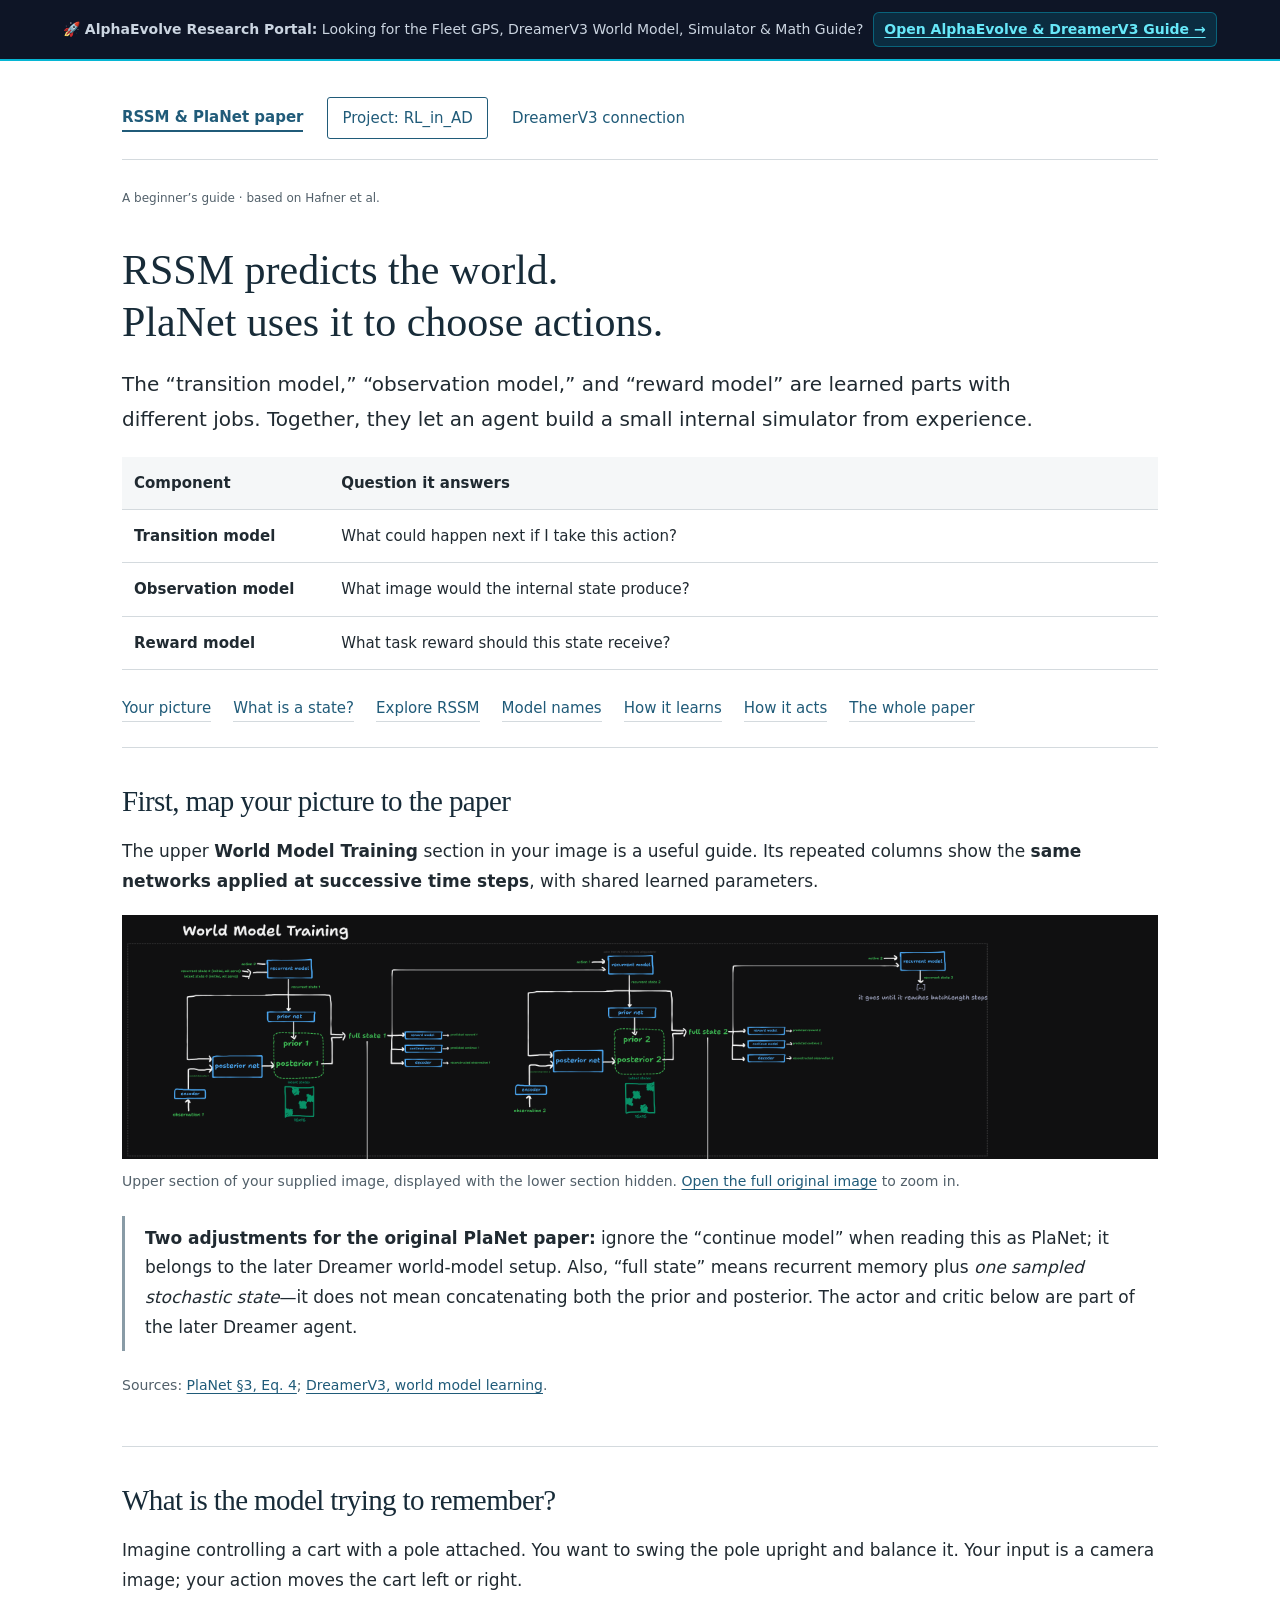
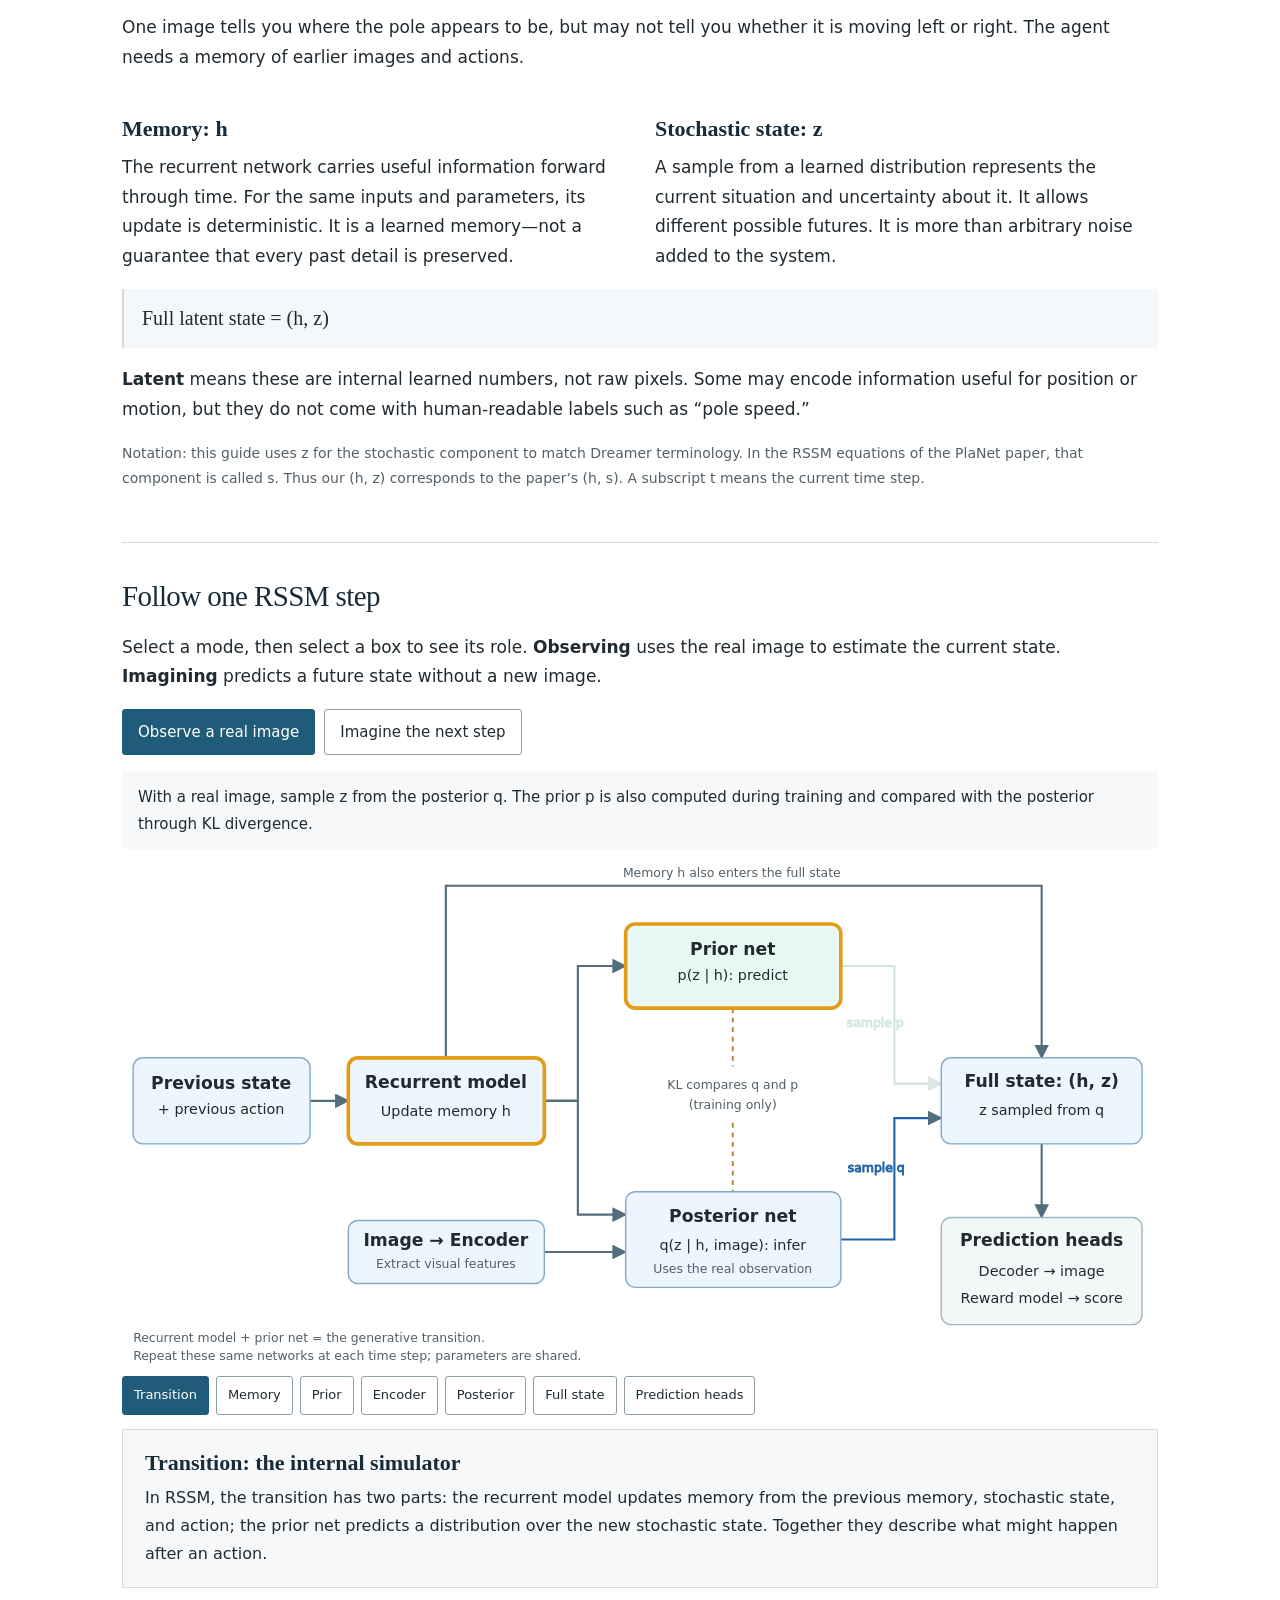
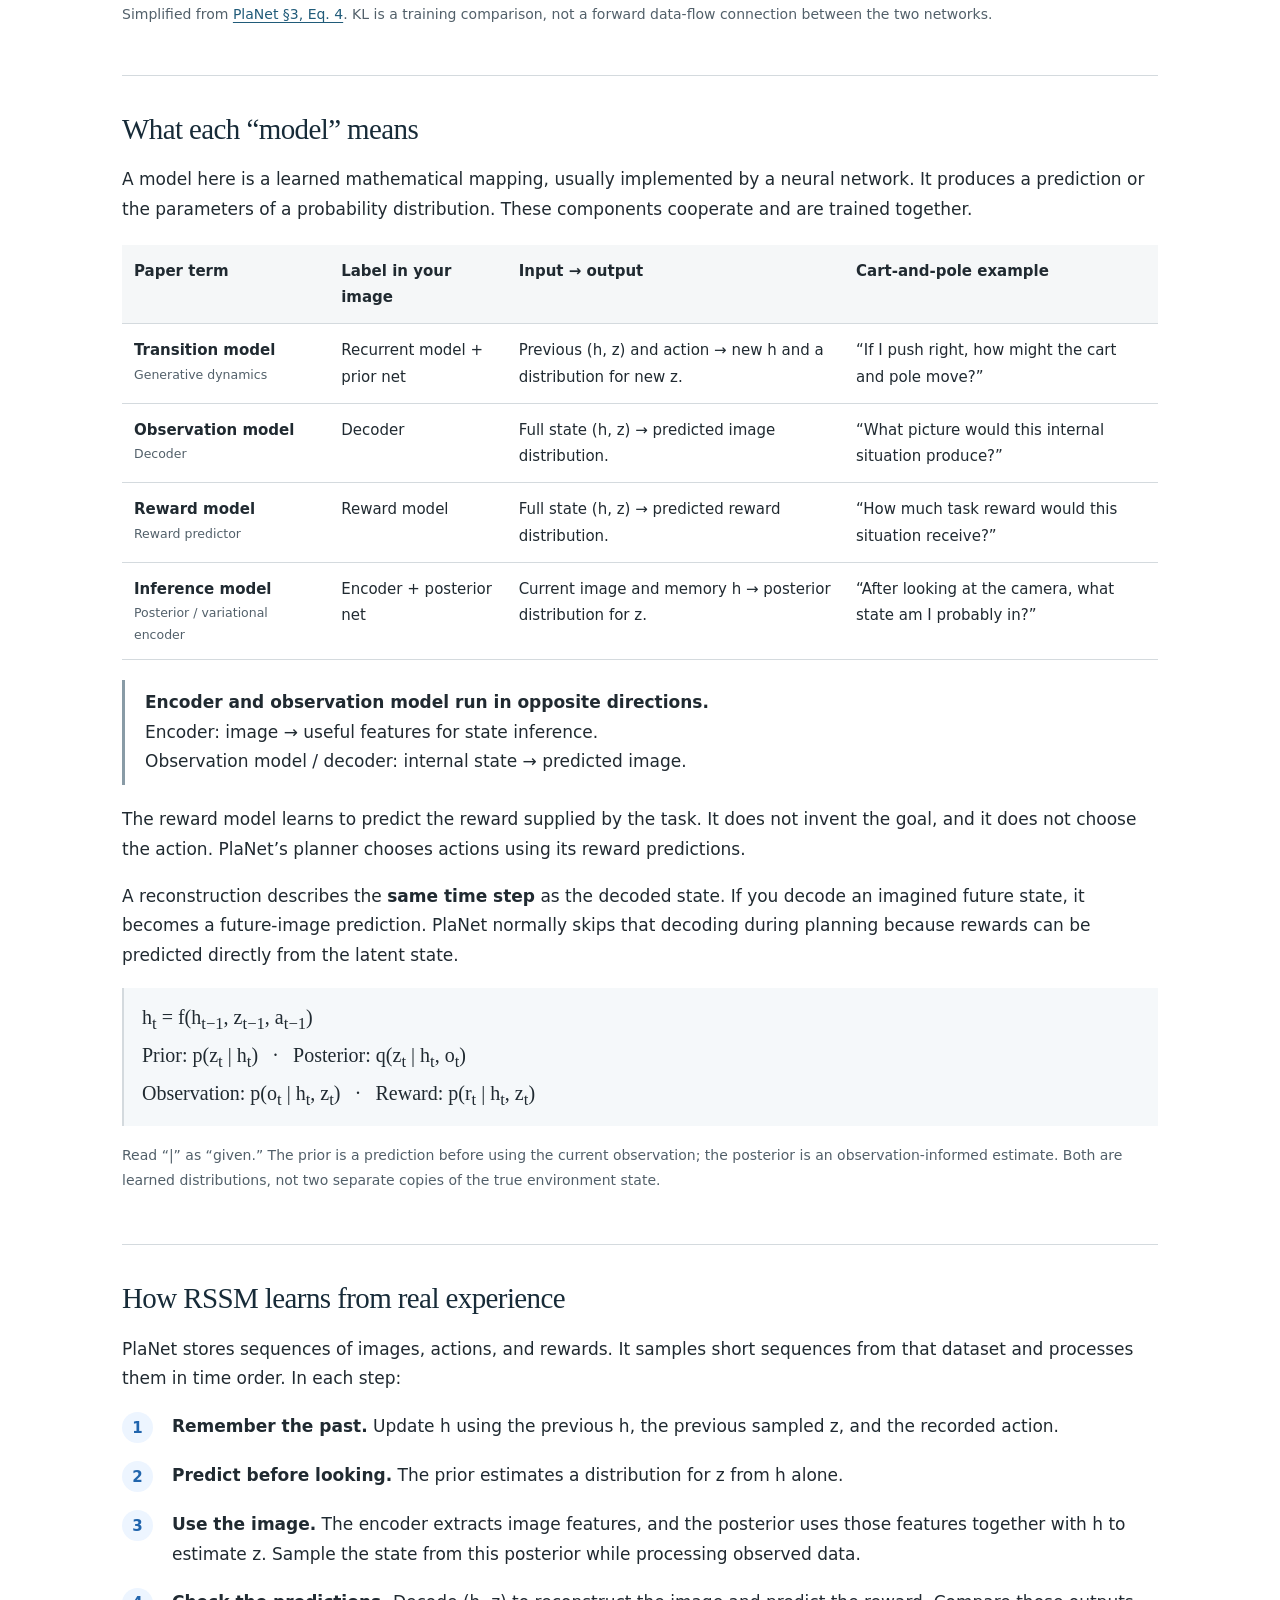
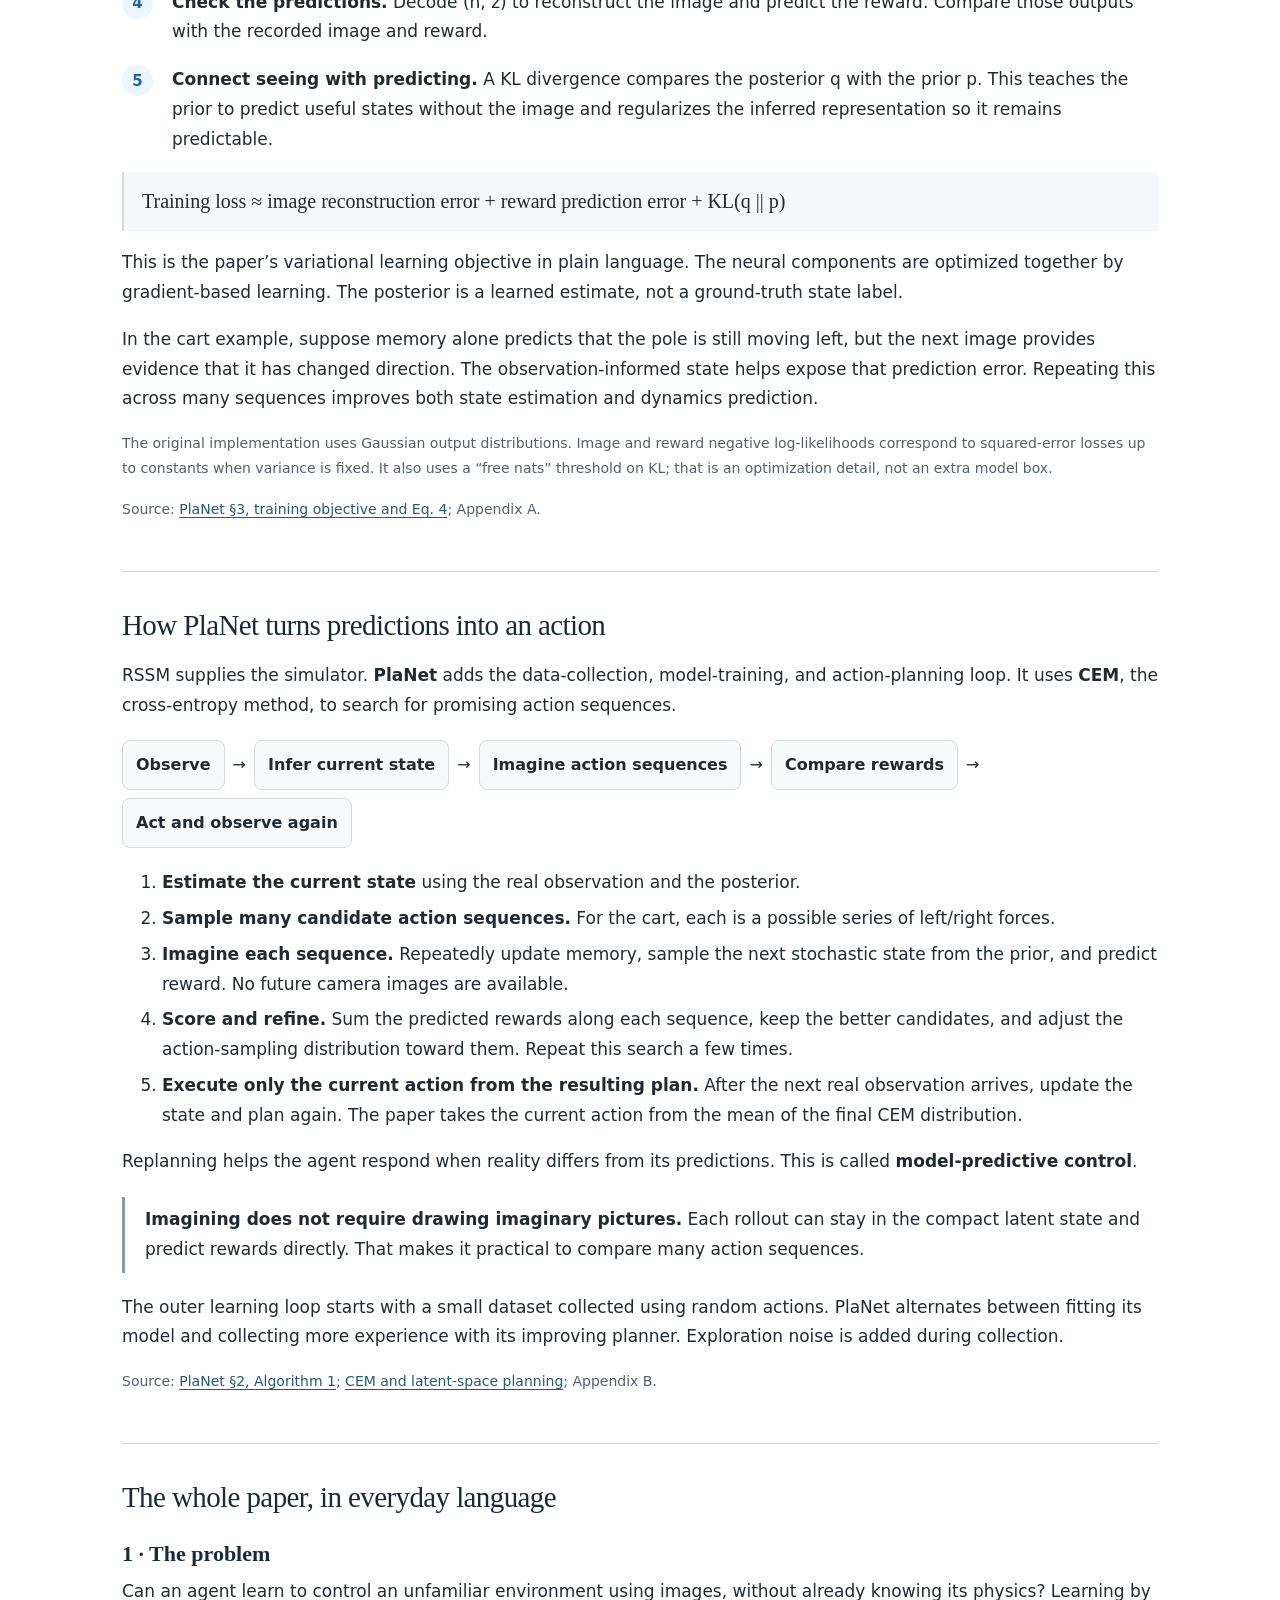
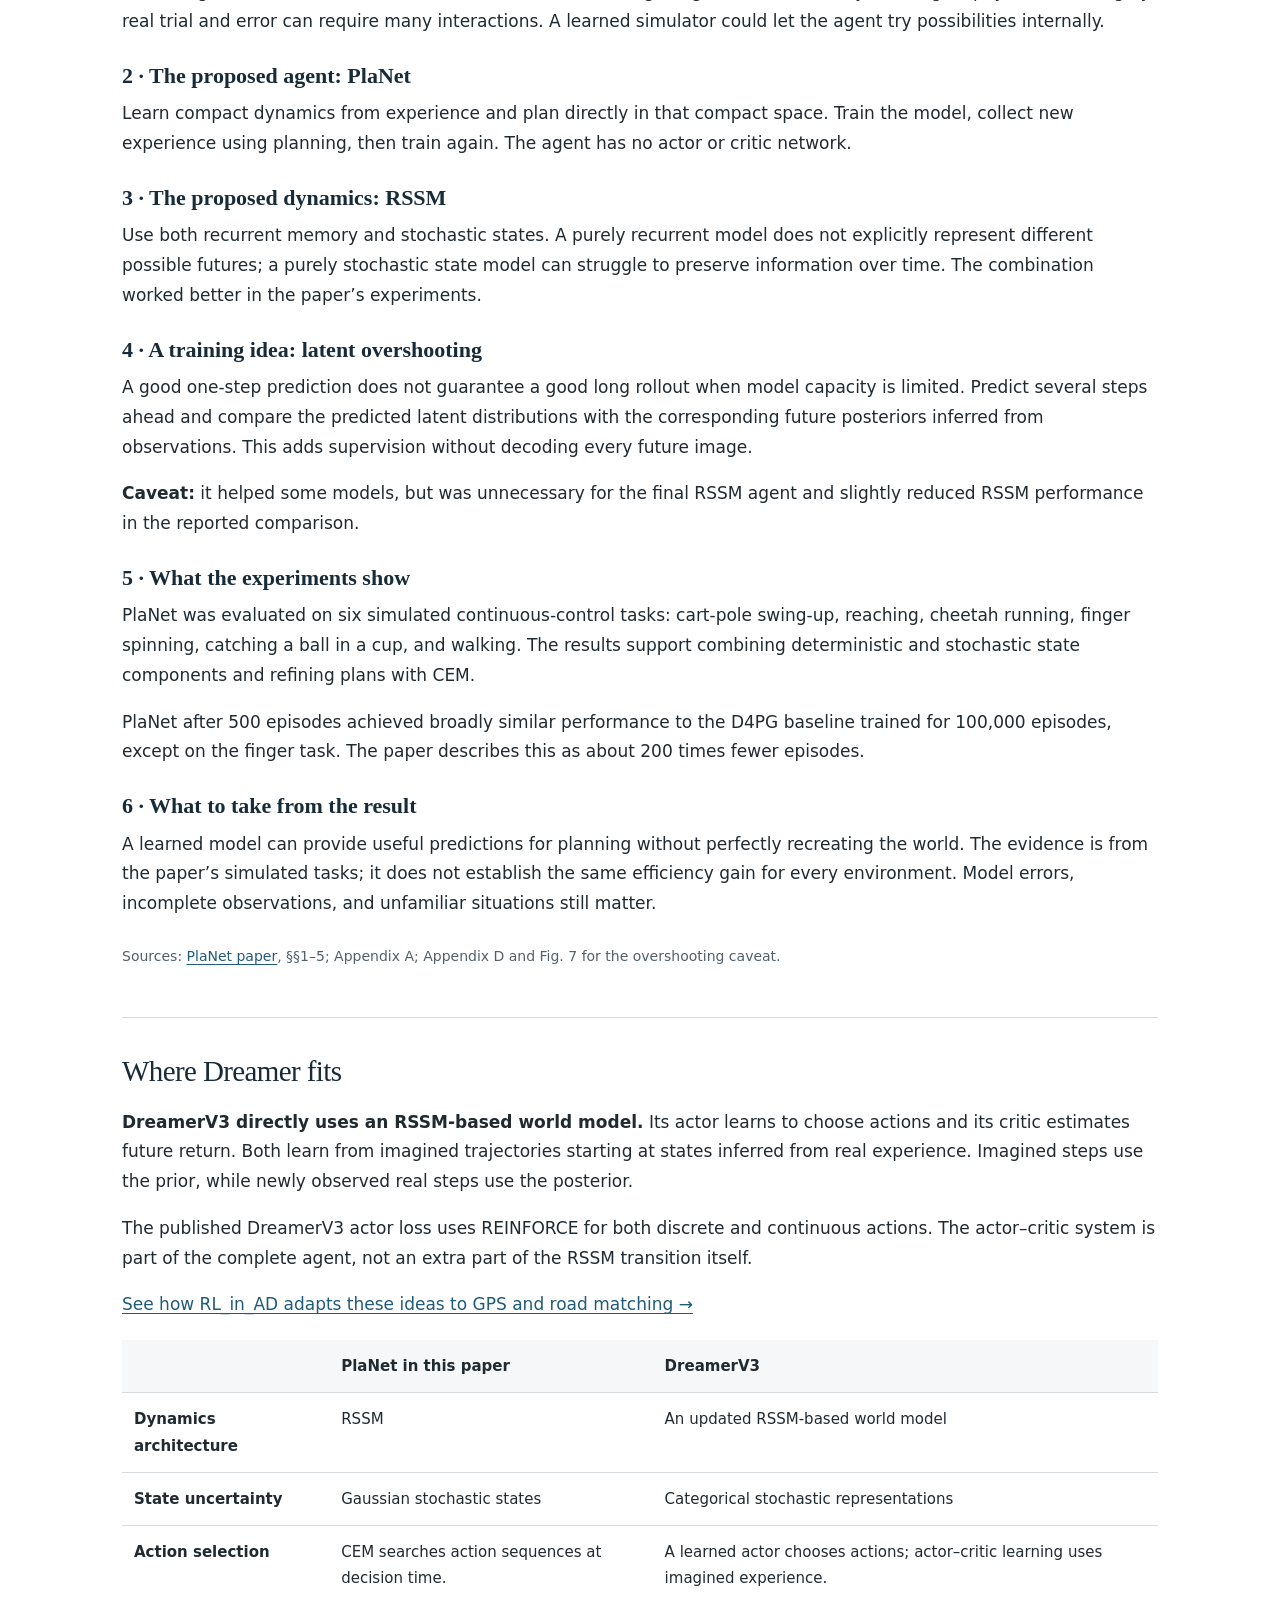
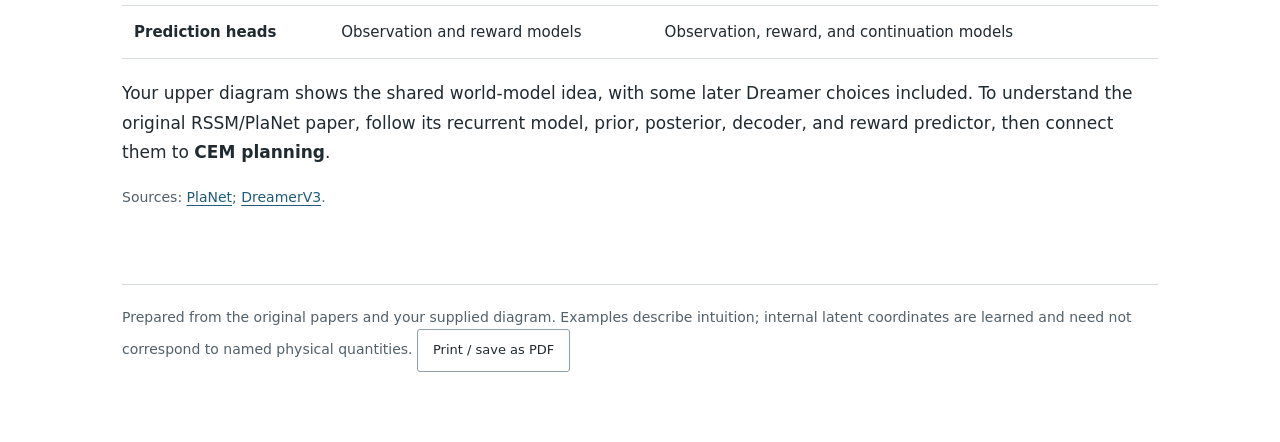
==== commit 9060ade6: "Explain RL_in_AD with source-linked chapters and a plain document theme" ====
--- a/planet.html
+++ b/planet.html
@@ -10,22 +10,19 @@
 @media(max-width:750px){main{padding:30px 15px}.section{padding:21px 17px;border-radius:13px}.summary,.cols,.paper-grid{grid-template-columns:1fr}.summary{gap:9px}.summary div{padding:14px 17px}h2{font-size:25px}.intro{font-size:19px}.reference-zoom .crop{min-width:900px}th,td{padding:10px 8px}body{font-size:16px}}
 @media print{body{background:white;font-size:11pt}main{max-width:none;padding:0}.toolbar,.module-buttons,.nav,.print-button{display:none}.section{break-inside:avoid;border-radius:0;padding:14px;margin:14px 0}.diagram-scroll svg{min-width:0}.explanation{min-height:0}.crop{min-width:0!important}.summary{grid-template-columns:repeat(3,1fr)}h1{font-size:34pt}.source a{color:inherit}}
 </style>
-</head>
+<link rel="stylesheet" href="guide.css"><link rel="stylesheet" href="paper.css"></head>
 <body>
 <div style="background: #0e1526; color: #cbd5e1; padding: 12px 20px; font-size: 14px; text-align: center; border-bottom: 2px solid #06b6d4; display: flex; align-items: center; justify-content: center; gap: 10px; flex-wrap: wrap;">
   <span>🚀 <strong>AlphaEvolve Research Portal:</strong> Looking for the Fleet GPS, DreamerV3 World Model, Simulator & Math Guide?</span>
   <a href="index.html" style="color: #67e8f9; font-weight: 700; text-decoration: underline; background: rgba(6, 182, 212, 0.15); padding: 4px 10px; border-radius: 6px; border: 1px solid rgba(6, 182, 212, 0.4);">Open AlphaEvolve &amp; DreamerV3 Guide &rarr;</a>
 </div>
 <main>
+<nav class="site-nav" aria-label="Website"><a href="planet.html" aria-current="page">RSSM &amp; PlaNet paper</a><a class="project-button" href="index.html">Project: RL_in_AD</a><a href="index.html#dreamer-rssm">DreamerV3 connection</a></nav>
 <header>
 <div class="eyebrow">A beginner’s guide · based on Hafner et al.</div>
 <h1>RSSM predicts the world.<br>PlaNet uses it to choose actions.</h1>
 <p class="intro">The “transition model,” “observation model,” and “reward model” are learned parts with different jobs. Together, they let an agent build a small internal simulator from experience.</p>
-<div class="summary">
-<div><b>Transition</b><span>What could happen next if I take this action?</span></div>
-<div><b>Observation</b><span>What would that internal state look like as an image?</span></div>
-<div><b>Reward</b><span>What task score should I expect in that state?</span></div>
-</div>
+<div class="table-wrap"><table><thead><tr><th>Component</th><th>Question it answers</th></tr></thead><tbody><tr><td>Transition model</td><td>What could happen next if I take this action?</td></tr><tr><td>Observation model</td><td>What image would the internal state produce?</td></tr><tr><td>Reward model</td><td>What task reward should this state receive?</td></tr></tbody></table></div>
 <nav class="nav" aria-label="Guide contents">
 <a href="#picture">Your picture</a><a href="#state">What is a state?</a><a href="#diagram">Explore RSSM</a><a href="#terms">Model names</a><a href="#learning">How it learns</a><a href="#planning">How it acts</a><a href="#paper">The whole paper</a>
 </nav>
@@ -198,7 +195,7 @@
 </section>
 
 <section class="section" id="dreamer">
-<h2>Where Dreamer fits</h2>
+<h2>Where Dreamer fits</h2><p><strong>DreamerV3 directly uses an RSSM-based world model.</strong> Its actor learns to choose actions and its critic estimates future return. Both learn from imagined trajectories starting at states inferred from real experience. Imagined steps use the prior, while newly observed real steps use the posterior.</p><p>The published DreamerV3 actor loss uses REINFORCE for both discrete and continuous actions. The actor–critic system is part of the complete agent, not an extra part of the RSSM transition itself.</p><p><a href="index.html#dreamer-rssm">See how RL_in_AD adapts these ideas to GPS and road matching →</a></p>
 <div class="table-wrap"><table><thead><tr><th></th><th>PlaNet in this paper</th><th>DreamerV3</th></tr></thead><tbody>
 <tr><td>Dynamics architecture</td><td>RSSM</td><td>An updated RSSM-based world model</td></tr>
 <tr><td>State uncertainty</td><td>Gaussian stochastic states</td><td>Categorical stochastic representations</td></tr>
@@ -228,5 +225,3 @@
 document.getElementById("observe-button").addEventListener("click",()=>setMode(false));document.getElementById("imagine-button").addEventListener("click",()=>setMode(true));selectModule("transition");
 </script>
 </body></html>
-
-
--- a/guide.css
+++ b/guide.css
@@ -0,0 +1 @@
+:root{--ink:#202a31;--muted:#52606a;--line:#d4dade;--accent:#205b79;--wash:#f5f7f8}*{box-sizing:border-box}html{scroll-behavior:smooth;scroll-padding-top:25px}body{margin:0;background:#fff;color:var(--ink);font:17px/1.75 system-ui,-apple-system,"Segoe UI",sans-serif}main{max-width:1100px;margin:auto;padding:24px 32px 70px}a{color:var(--accent);text-underline-offset:3px}h1,h2,h3{font-family:Georgia,"Times New Roman",serif;line-height:1.25;color:#172b38}h1{font-size:42px;font-weight:500;margin:35px 0 18px;max-width:900px}h2{font-size:29px;font-weight:500;margin:0 0 18px}h3{font-size:22px;margin:26px 0 10px}p{margin:0 0 17px}section{padding:35px 0;border-top:1px solid var(--line)}li{margin:6px 0}.site-nav{display:flex;align-items:center;flex-wrap:wrap;gap:12px 24px;padding:12px 0 20px;border-bottom:1px solid var(--line);font-size:15px}.site-nav a{text-decoration:none}.site-nav [aria-current=page]{font-weight:750;border-bottom:2px solid var(--accent)}.project-button{border:1px solid var(--accent);padding:7px 14px;border-radius:3px}.lede{font-size:21px;max-width:920px}.small,.source,figcaption{font-size:14px;color:var(--muted)}.source{margin:14px 0}.toc{columns:2;column-gap:35px;margin:20px 0;padding-left:22px}.toc li{break-inside:avoid}.note{border-left:3px solid #899ba6;padding:8px 0 8px 20px;margin:22px 0}.note p:last-child{margin-bottom:0}.table-wrap{overflow-x:auto;margin:20px 0}table{width:100%;border-collapse:collapse;font-size:15px}caption{text-align:left;font-weight:700;padding:0 0 10px}th,td{text-align:left;vertical-align:top;border-bottom:1px solid var(--line);padding:13px 12px}th{background:var(--wash);font-weight:700}td:first-child{min-width:135px}code{font-size:.88em;background:#f2f4f5;padding:2px 4px;font-family:Consolas,monospace}pre{background:var(--wash);border:1px solid var(--line);padding:17px 20px;overflow:auto;font-size:14px;line-height:1.6}pre code{background:none;padding:0;font-size:inherit}.formula{font-family:"Cambria Math",Georgia,serif;font-size:20px;border-left:2px solid var(--line);padding:12px 18px;overflow:auto}details{border-bottom:1px solid var(--line);padding:15px 0}summary{cursor:pointer;font-weight:650;padding:2px 0}details>div{padding:15px 0 0 20px}details p:last-child{margin-bottom:0}.diagram{margin:23px 0;overflow:auto}.diagram svg{display:block;width:100%;min-width:750px;height:auto}.diagram text{font-family:system-ui,sans-serif;fill:var(--ink);font-size:16px}.diagram .label{font-size:14px;fill:var(--muted)}.diagram rect{fill:white;stroke:#80939e;stroke-width:1.4}.diagram path{fill:none;stroke:#637987;stroke-width:1.6}.mode-buttons{display:flex;gap:8px;flex-wrap:wrap;margin:18px 0}button{font:inherit;font-size:15px;border:1px solid #8f9fa8;background:white;color:var(--ink);padding:9px 15px;border-radius:3px;cursor:pointer}button[aria-pressed=true]{color:white;background:var(--accent);border-color:var(--accent)}button:focus-visible,a:focus-visible,summary:focus-visible{outline:3px solid #c38a27;outline-offset:4px}.mode-panel{padding:15px 0;border-top:1px solid var(--line);min-height:130px}.mode-panel h3{margin-top:8px}.diagram .active rect{stroke:var(--accent);stroke-width:3;fill:#f2f7f9}.reading-order{counter-reset:read;list-style:none;padding:0}.reading-order li{counter-increment:read;padding-left:36px;position:relative;margin:15px 0}.reading-order li:before{content:counter(read)".";position:absolute;left:0;color:var(--muted)}.two-col{display:grid;grid-template-columns:1fr 1fr;gap:35px}.footer{border-top:1px solid var(--line);padding-top:20px;margin-top:25px;font-size:14px;color:var(--muted)}[hidden]{display:none!important}.file-filter{display:block;width:min(100%,620px);border:1px solid #9caab2;border-radius:3px;padding:10px 12px;font:inherit;margin:12px 0}mark{background:#fff1bd}@media(max-width:750px){main{padding:15px 18px 45px}body{font-size:16px}h1{font-size:33px;margin-top:25px}h2{font-size:26px}.lede{font-size:19px}.toc{columns:1}.two-col{grid-template-columns:1fr;gap:0}th,td{padding:10px 8px}section{padding:27px 0}.site-nav{gap:10px 16px}}@media print{main{max-width:none;padding:0}.site-nav,.mode-buttons,.file-filter,.print-button{display:none}body{font-size:11pt}.mode-panel[hidden]{display:block!important}details>div{display:block!important}section{break-inside:auto}h2,h3{break-after:avoid}a{color:inherit}pre,table,figure{break-inside:avoid}}
--- a/paper.css
+++ b/paper.css
@@ -0,0 +1 @@
+body{background:#fff}.eyebrow{color:var(--muted);text-transform:none;letter-spacing:0;font-weight:500}h1{letter-spacing:normal}.section{margin:0;border:0;border-top:1px solid var(--line);border-radius:0;padding:35px 0;background:#fff}.paper-grid,.bridge-roles{display:block}.paper-grid article,.bridge-roles>div{border:0;border-radius:0;padding:0;margin:25px 0;box-shadow:none}.paper-grid article h3{margin:0 0 10px}.callout{background:white;border-left:3px solid #899ba6;border-radius:0;padding:8px 0 8px 20px}.summary{display:block}.nav{gap:12px 22px}.mode-panel,.explanation,#mode-note{background:#f6f8f9;border-radius:0}.explanation{min-height:0}button{border-radius:3px}.crop{border-radius:0}.intro{font-size:20px}.site-nav .project-button{border:1px solid var(--accent);border-radius:3px}.site-nav{margin-bottom:28px}.formula{border-radius:0}.cols{gap:30px}@media print{.site-nav{display:none}.section{break-inside:auto}.paper-grid article{break-inside:avoid}}
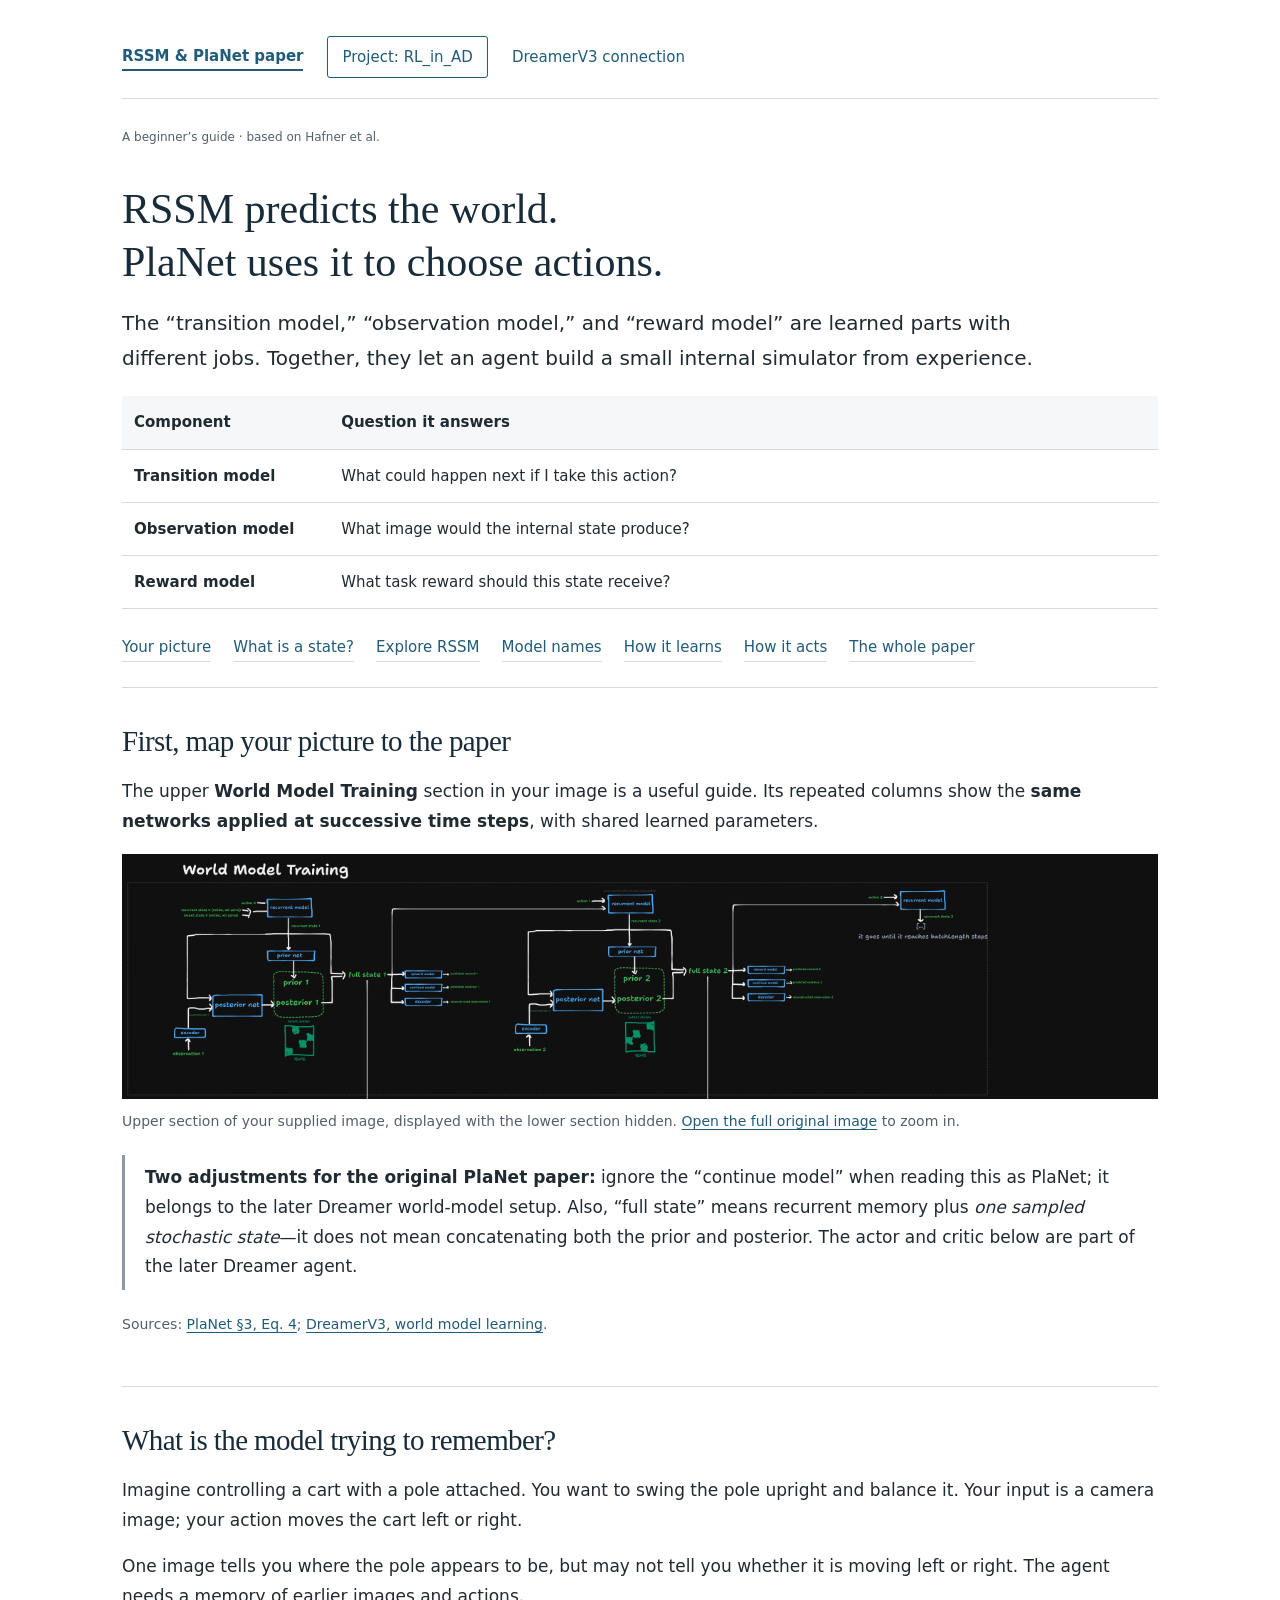
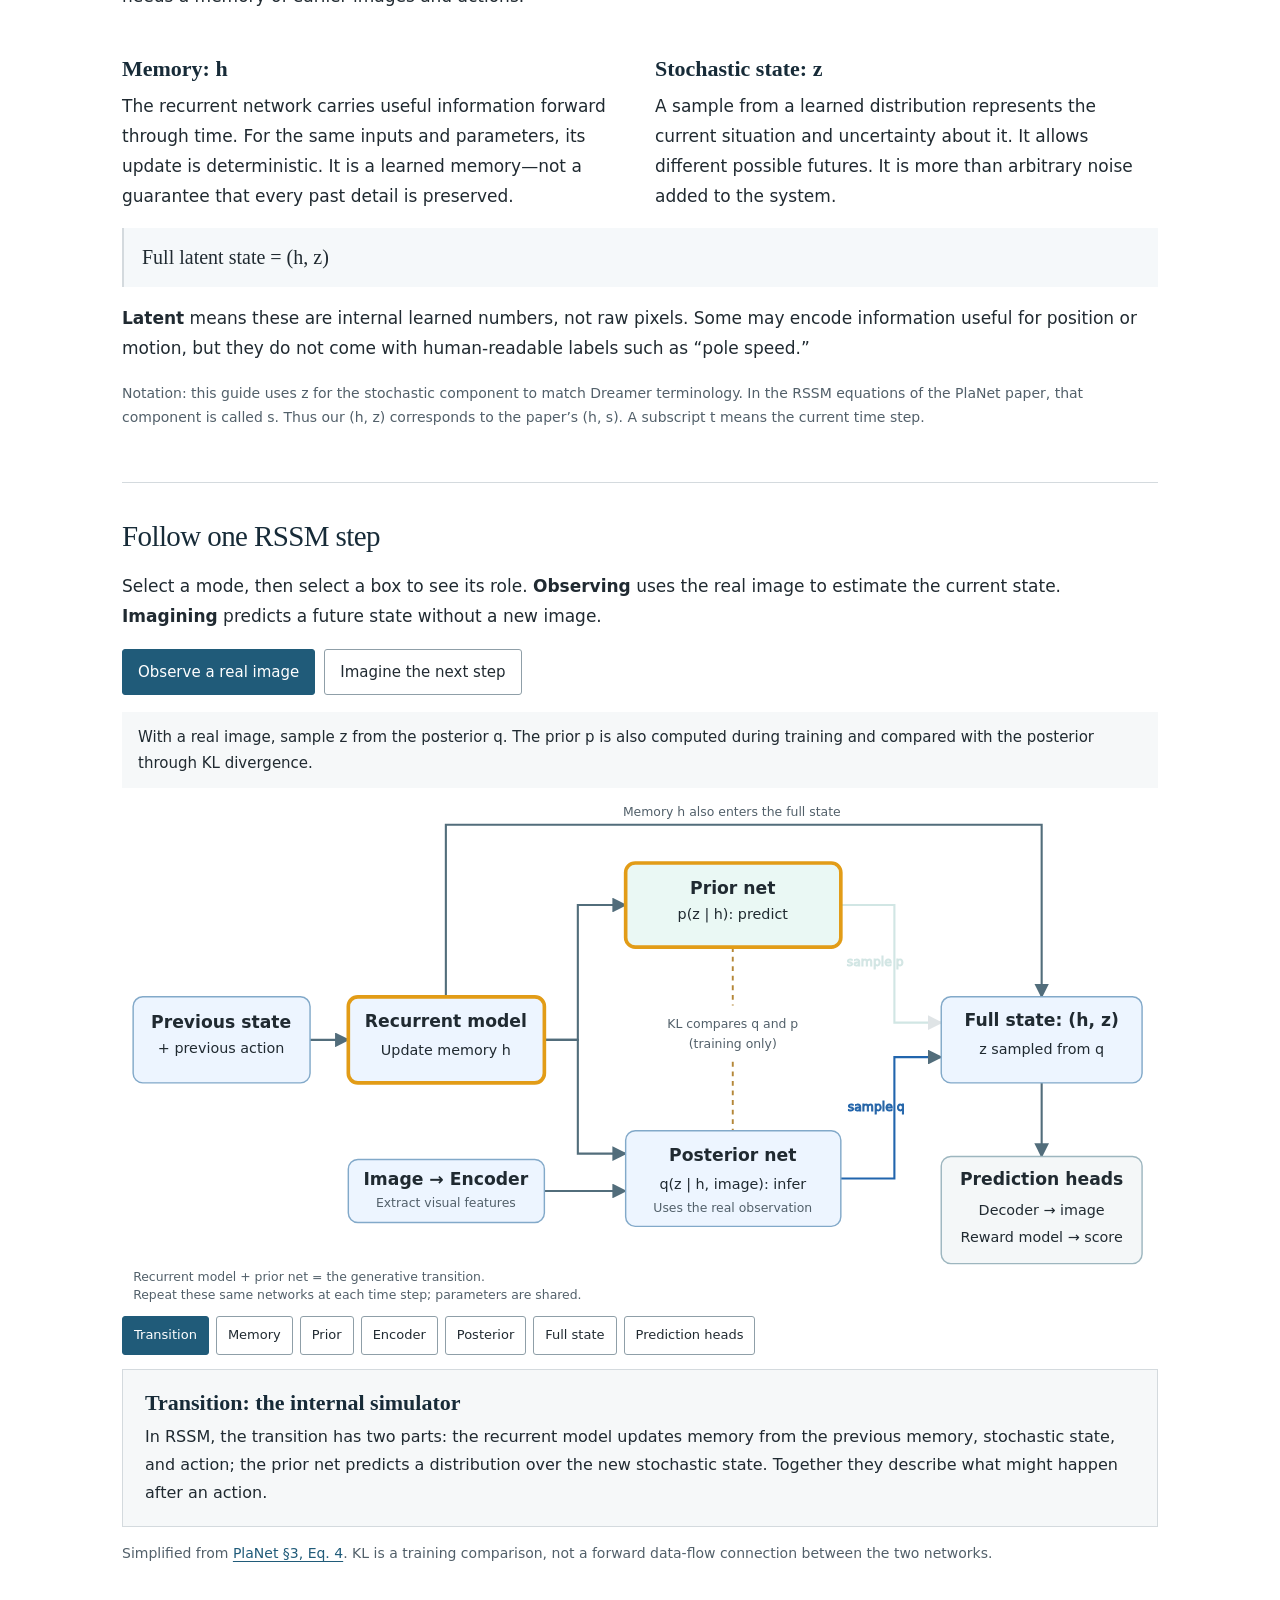
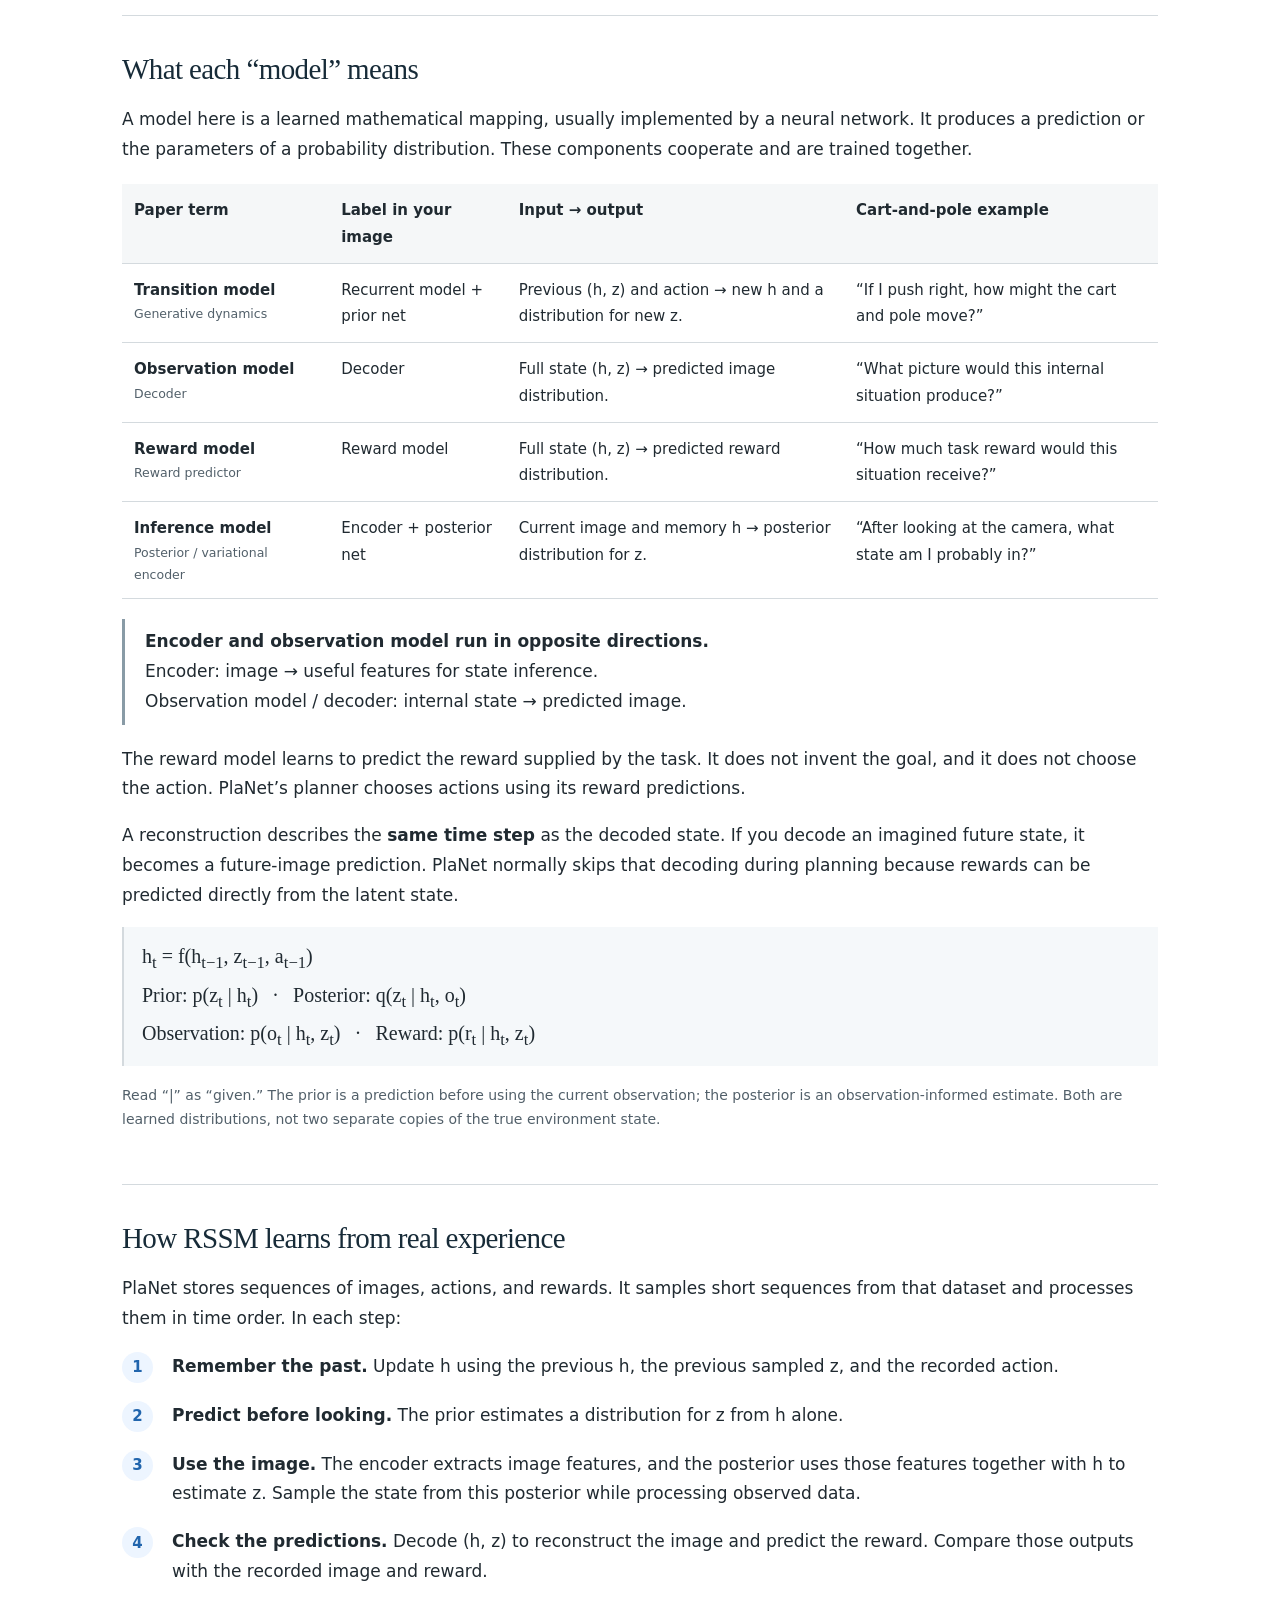
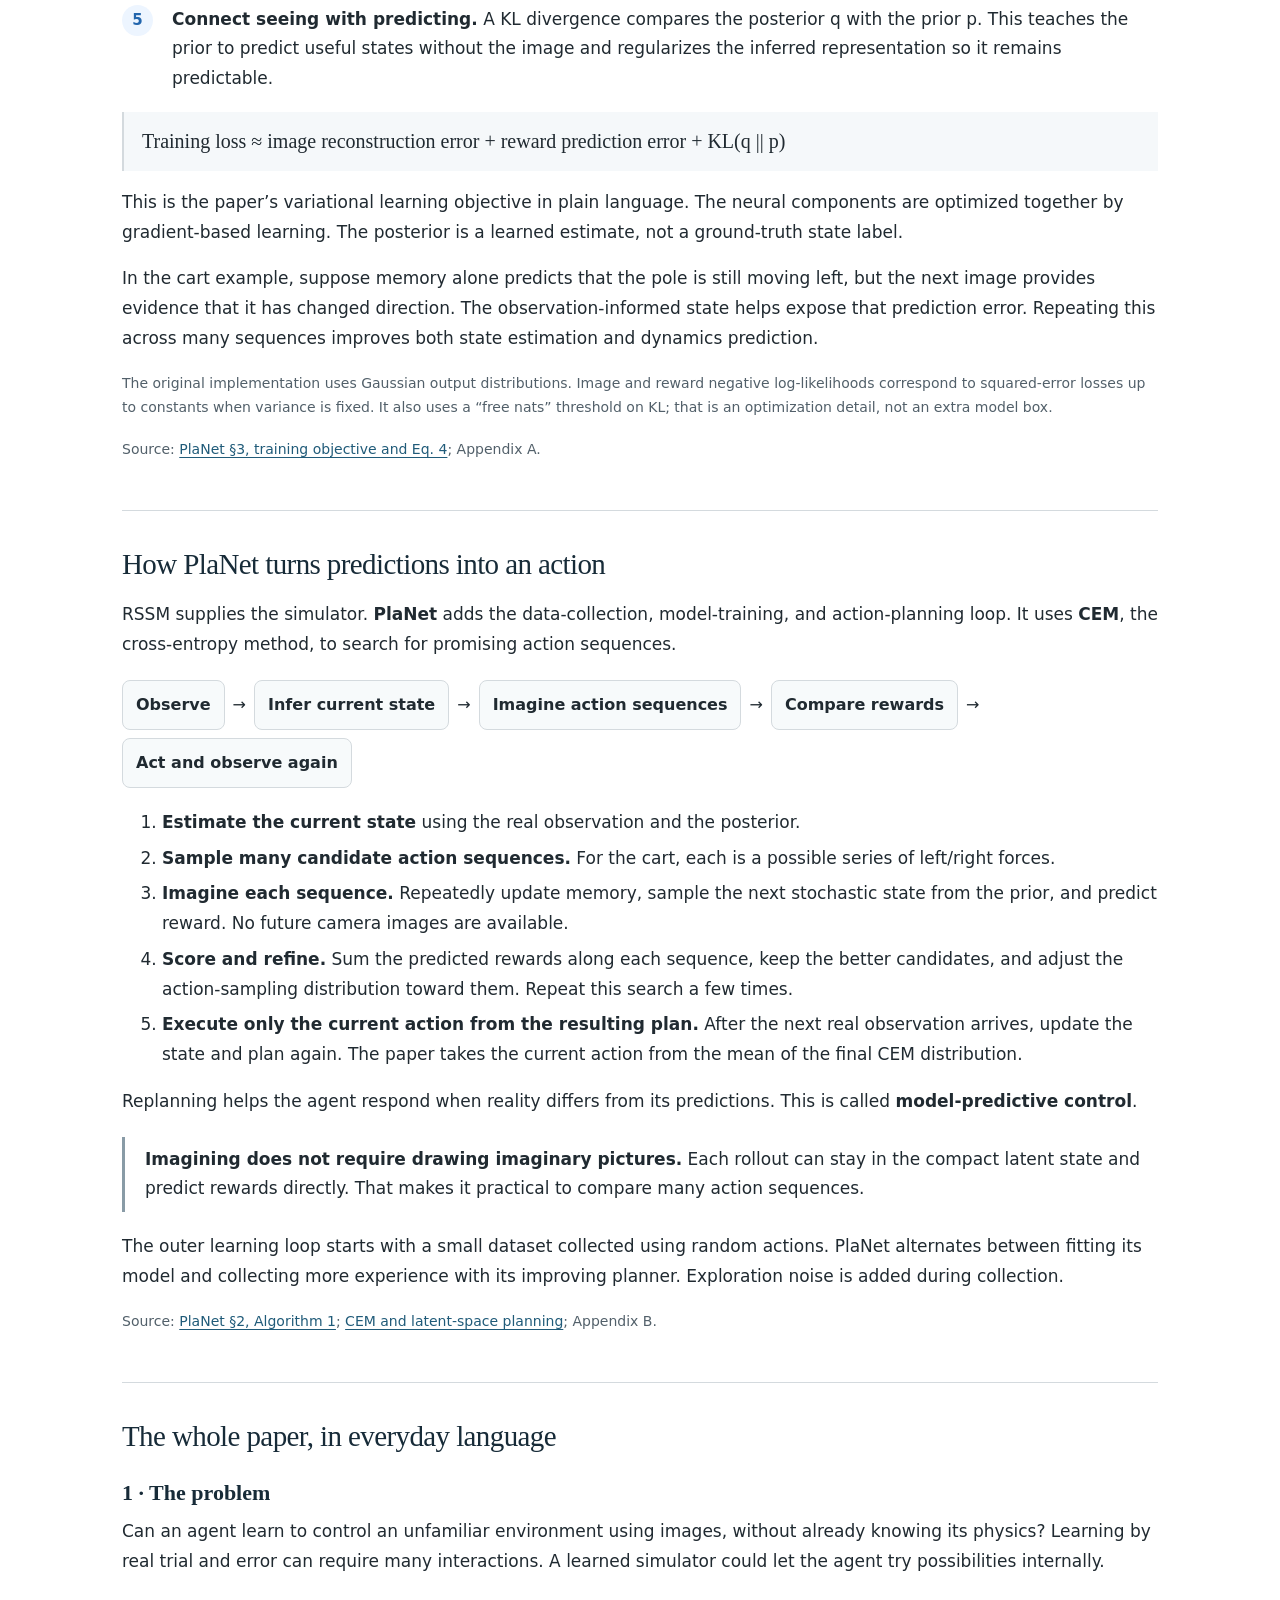
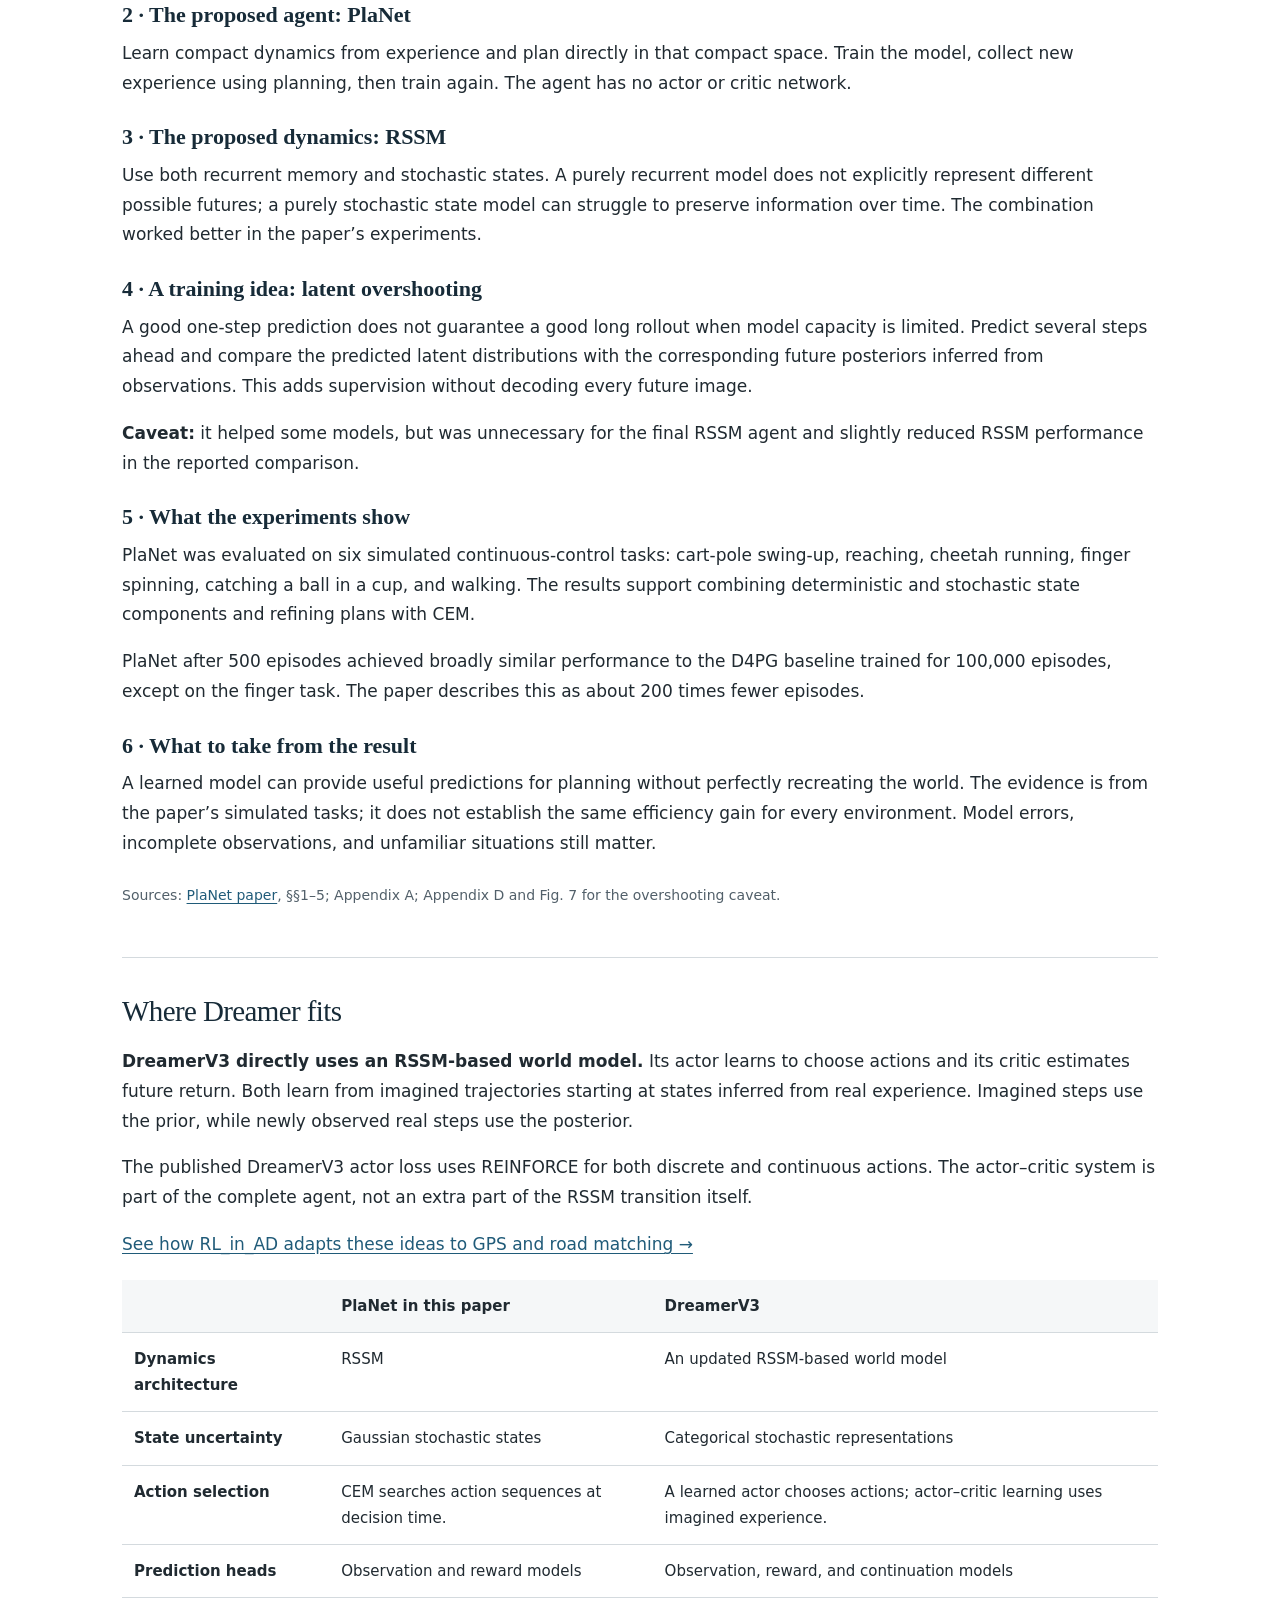
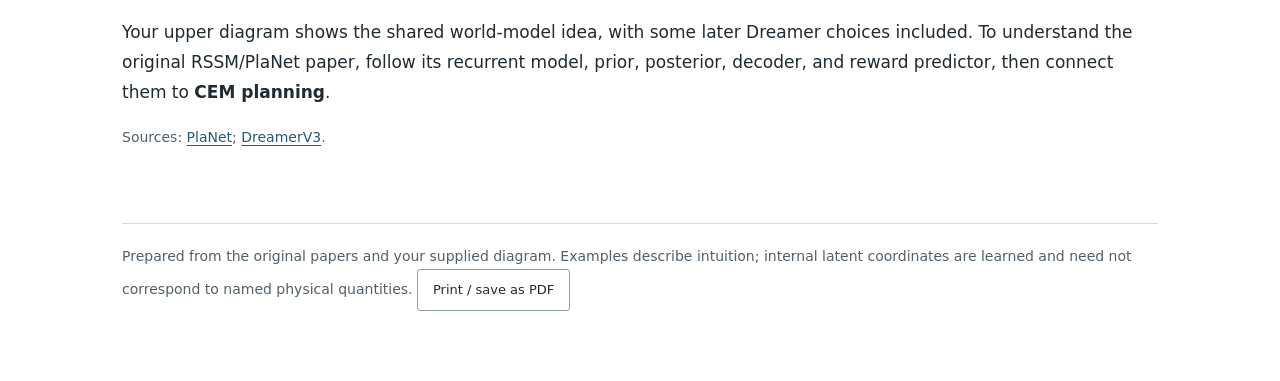
==== commit f991f722: "Remove legacy promotional banner from paper guide" ====
--- a/planet.html
+++ b/planet.html
@@ -12,10 +12,6 @@
 </style>
 <link rel="stylesheet" href="guide.css"><link rel="stylesheet" href="paper.css"></head>
 <body>
-<div style="background: #0e1526; color: #cbd5e1; padding: 12px 20px; font-size: 14px; text-align: center; border-bottom: 2px solid #06b6d4; display: flex; align-items: center; justify-content: center; gap: 10px; flex-wrap: wrap;">
-  <span>🚀 <strong>AlphaEvolve Research Portal:</strong> Looking for the Fleet GPS, DreamerV3 World Model, Simulator & Math Guide?</span>
-  <a href="index.html" style="color: #67e8f9; font-weight: 700; text-decoration: underline; background: rgba(6, 182, 212, 0.15); padding: 4px 10px; border-radius: 6px; border: 1px solid rgba(6, 182, 212, 0.4);">Open AlphaEvolve &amp; DreamerV3 Guide &rarr;</a>
-</div>
 <main>
 <nav class="site-nav" aria-label="Website"><a href="planet.html" aria-current="page">RSSM &amp; PlaNet paper</a><a class="project-button" href="index.html">Project: RL_in_AD</a><a href="index.html#dreamer-rssm">DreamerV3 connection</a></nav>
 <header>
